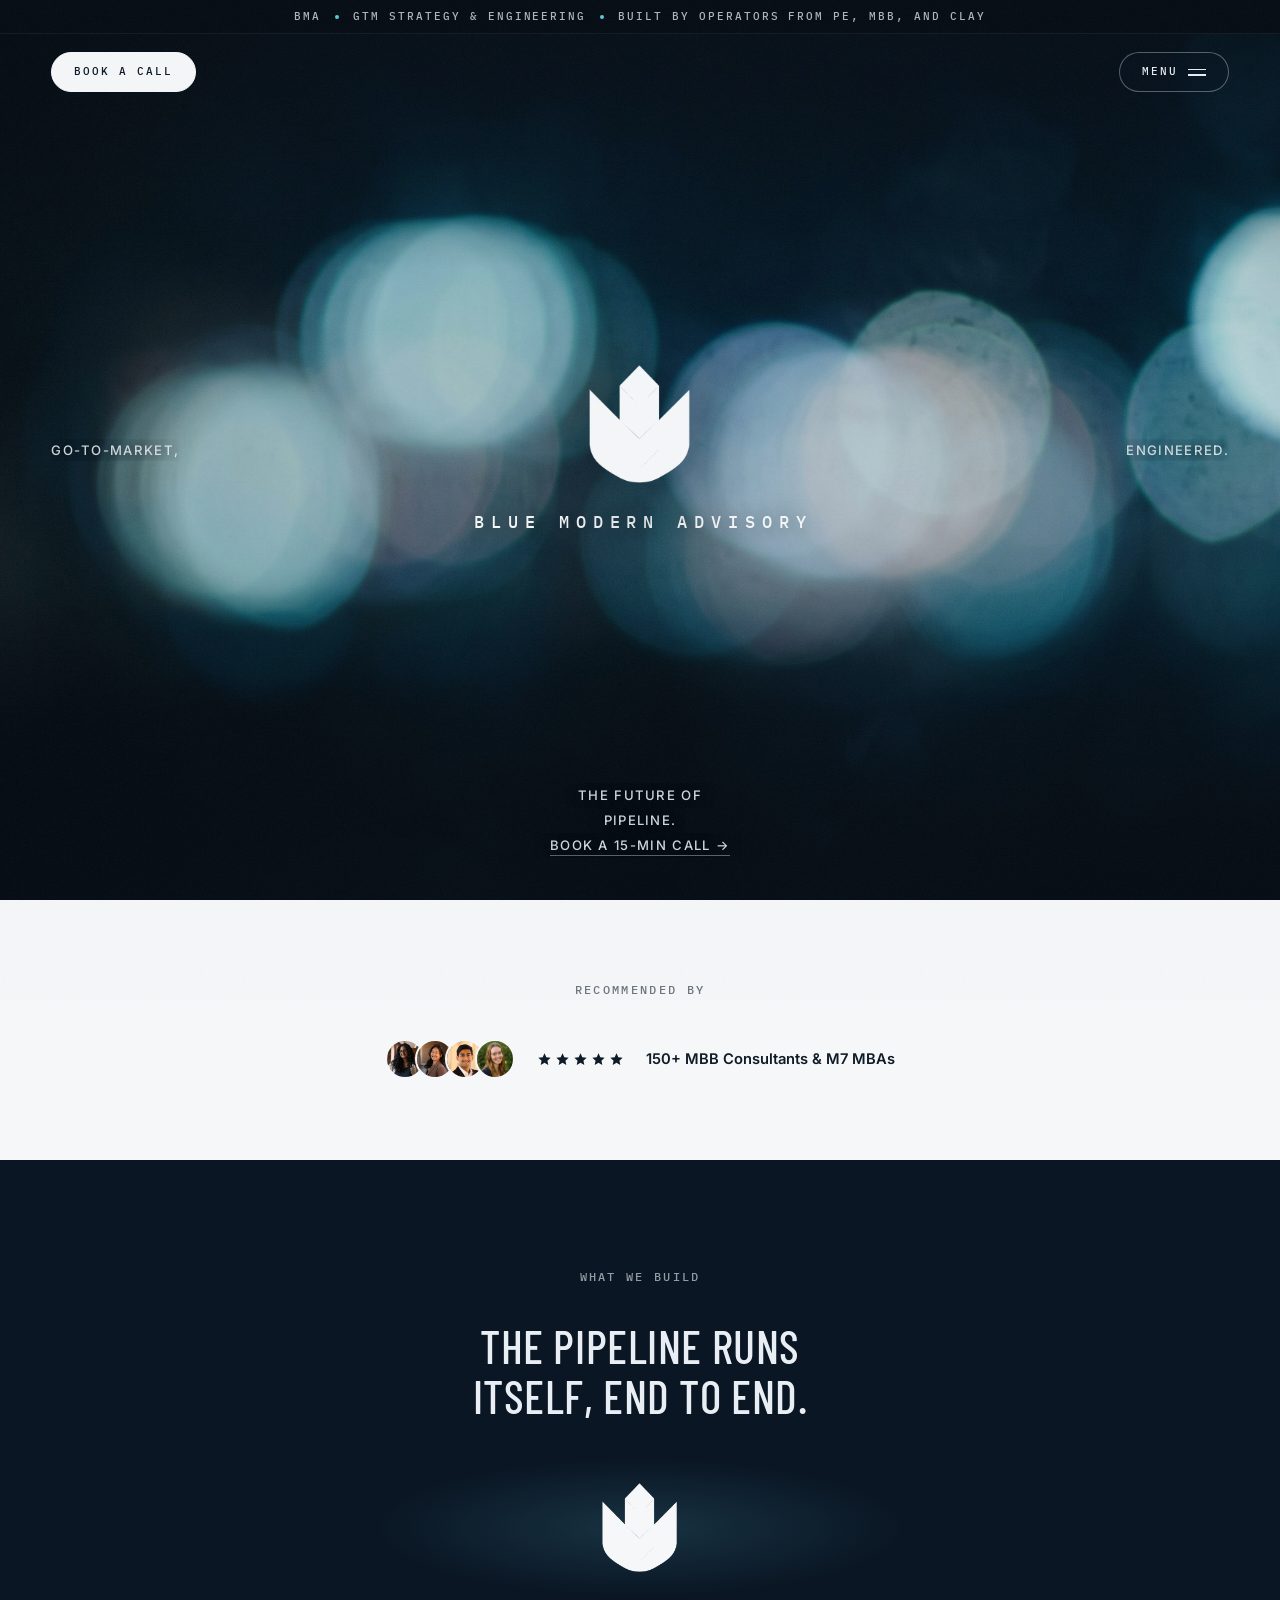
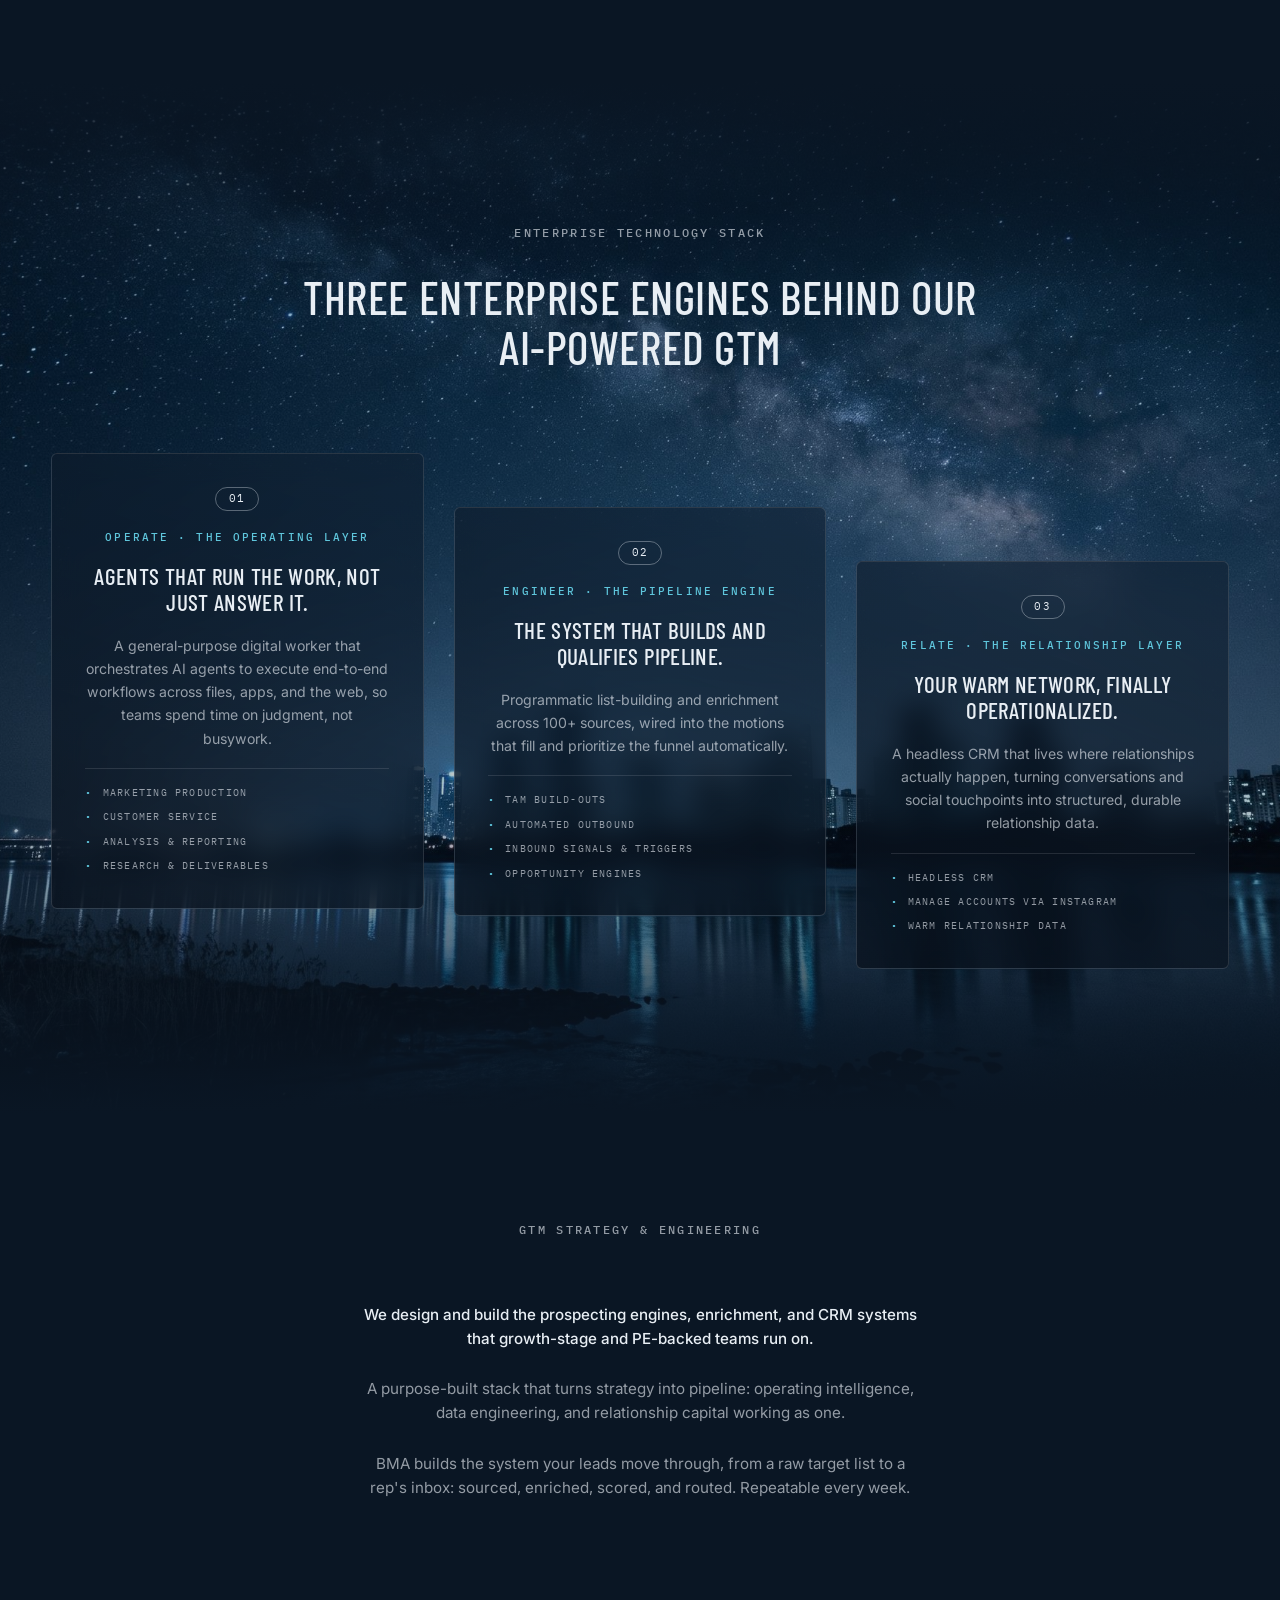
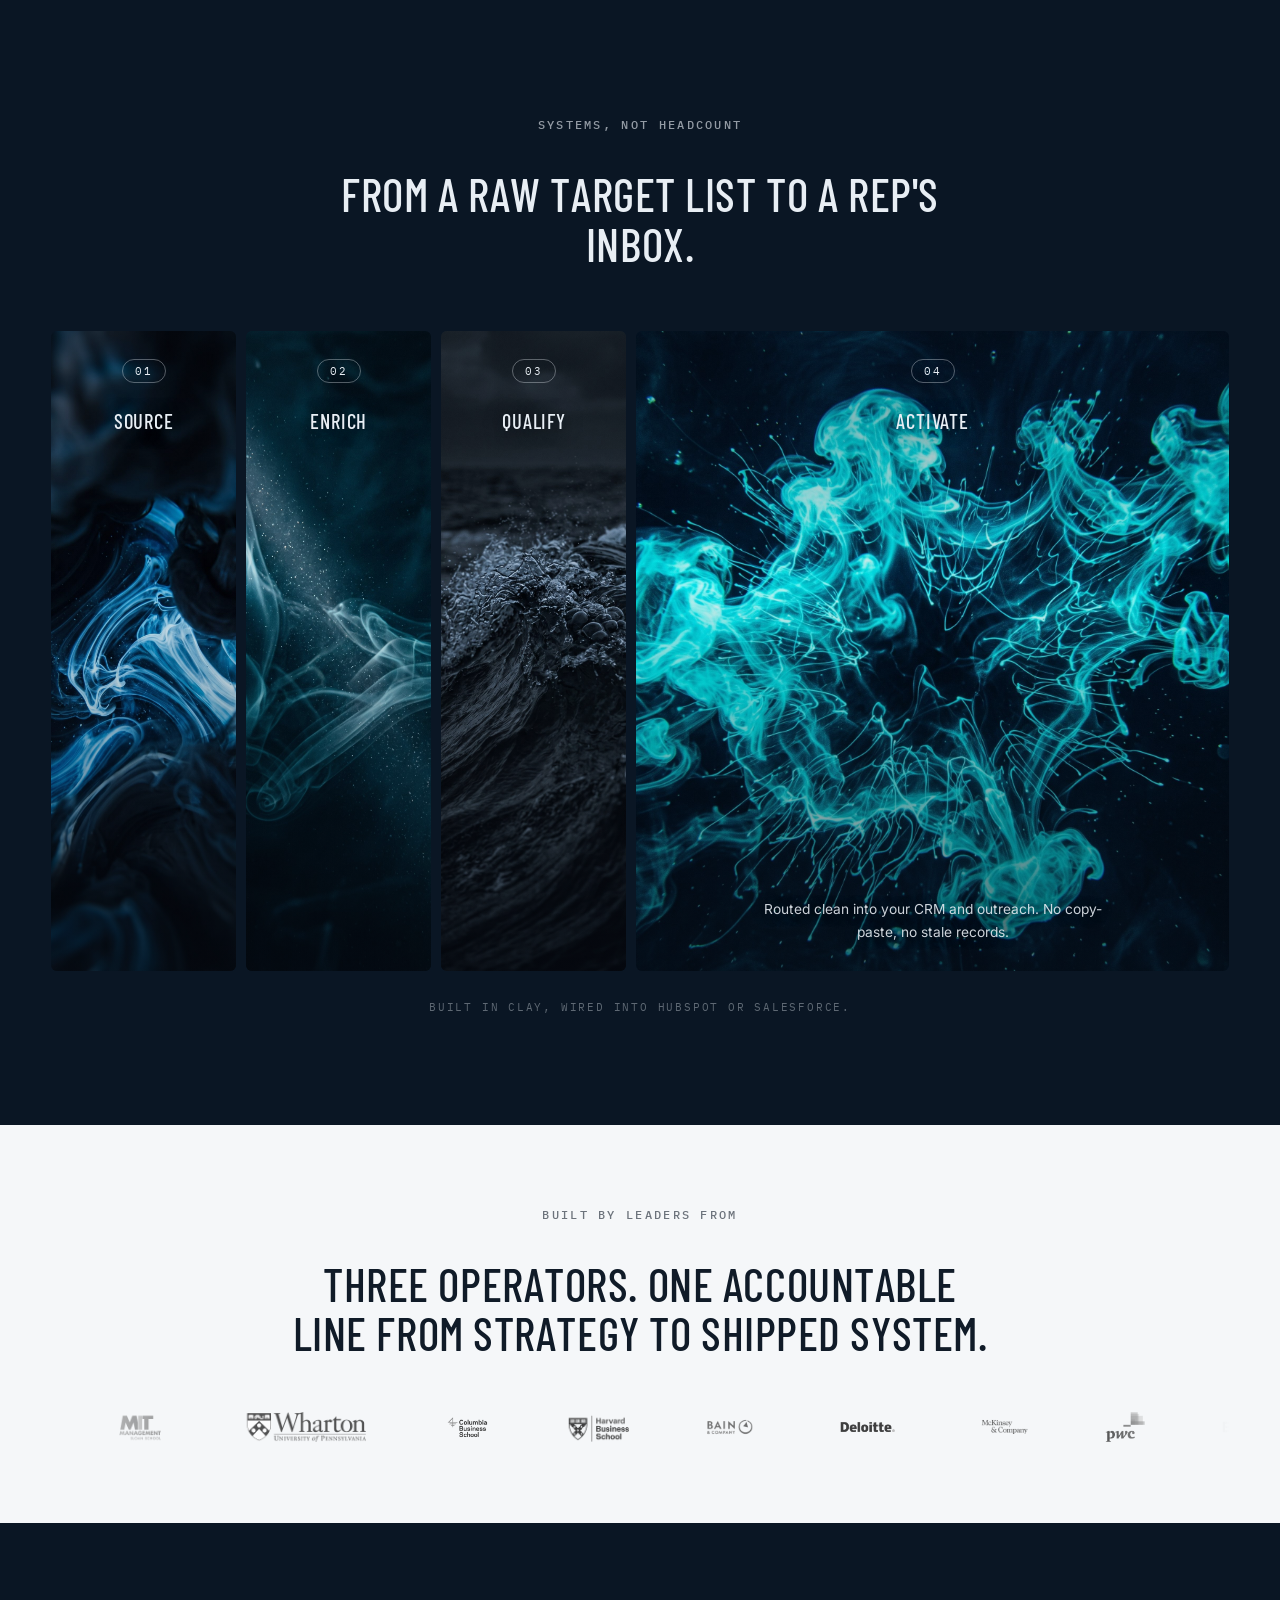
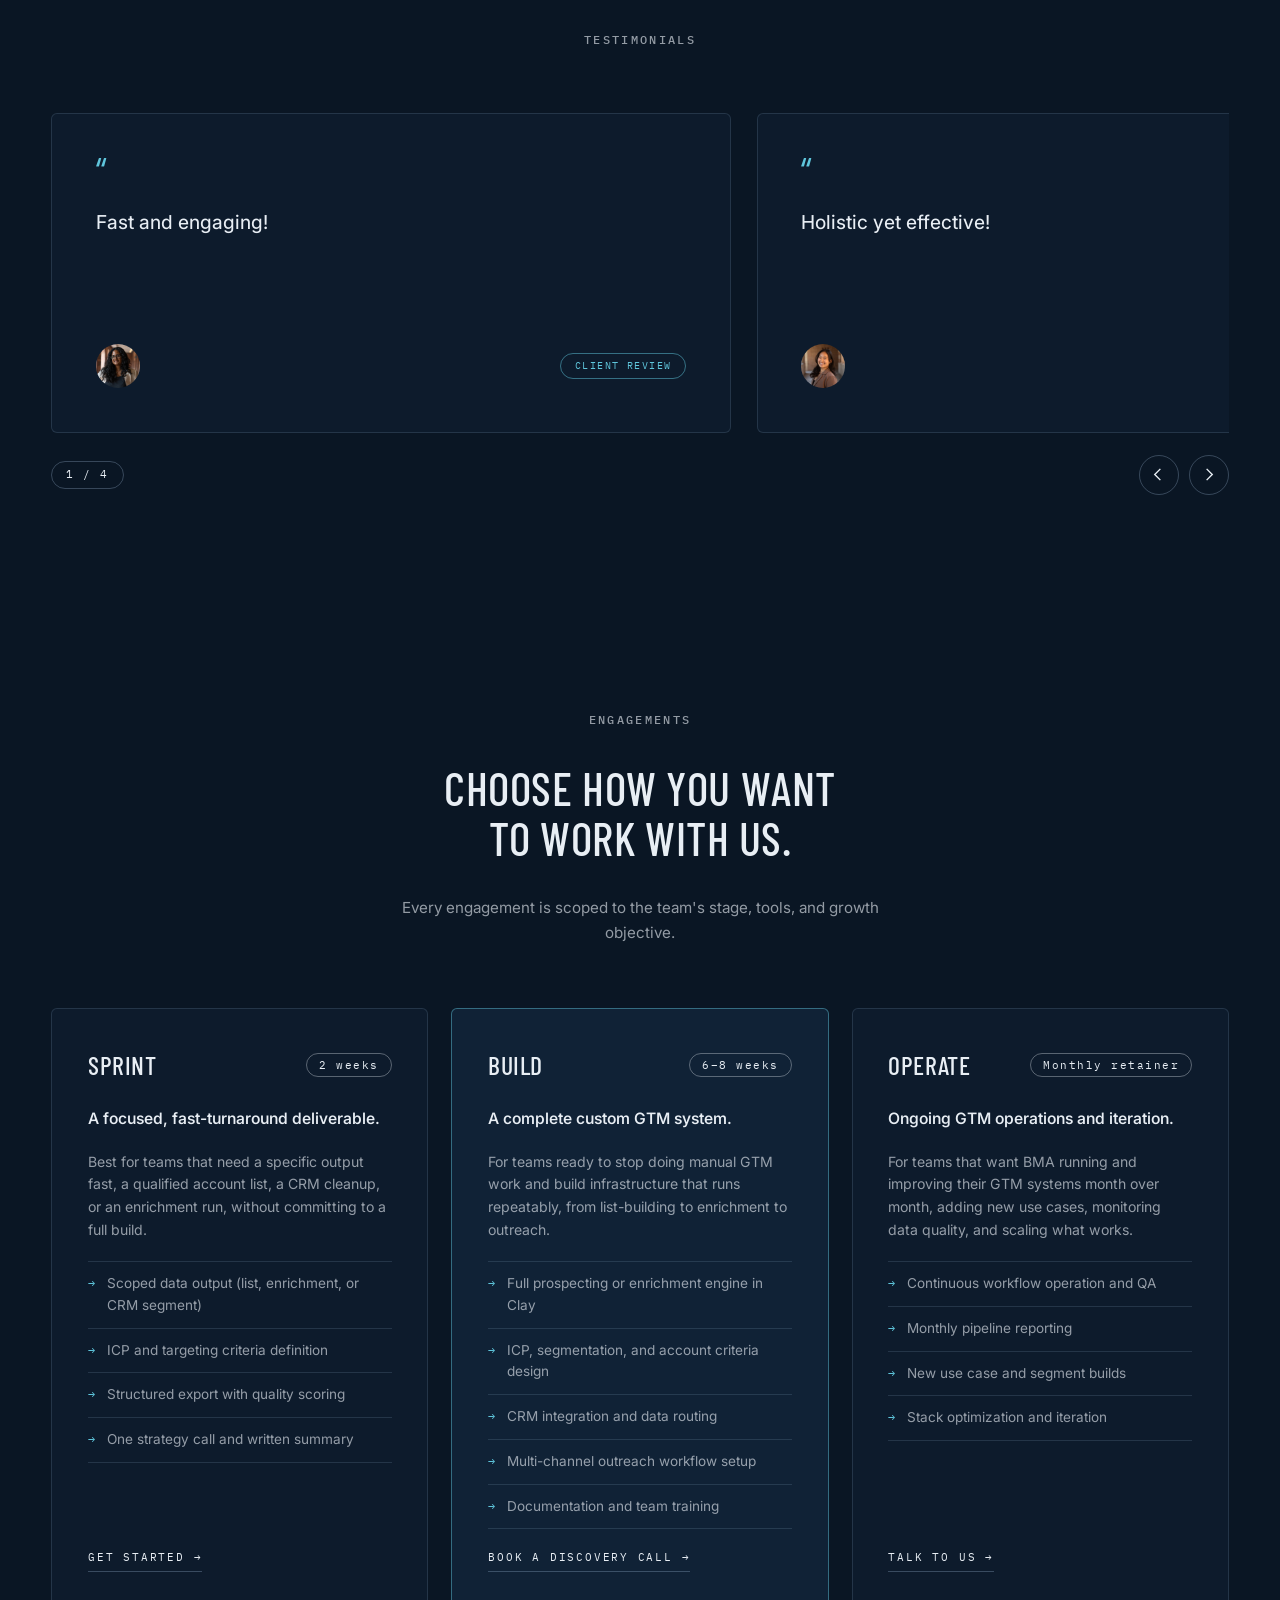
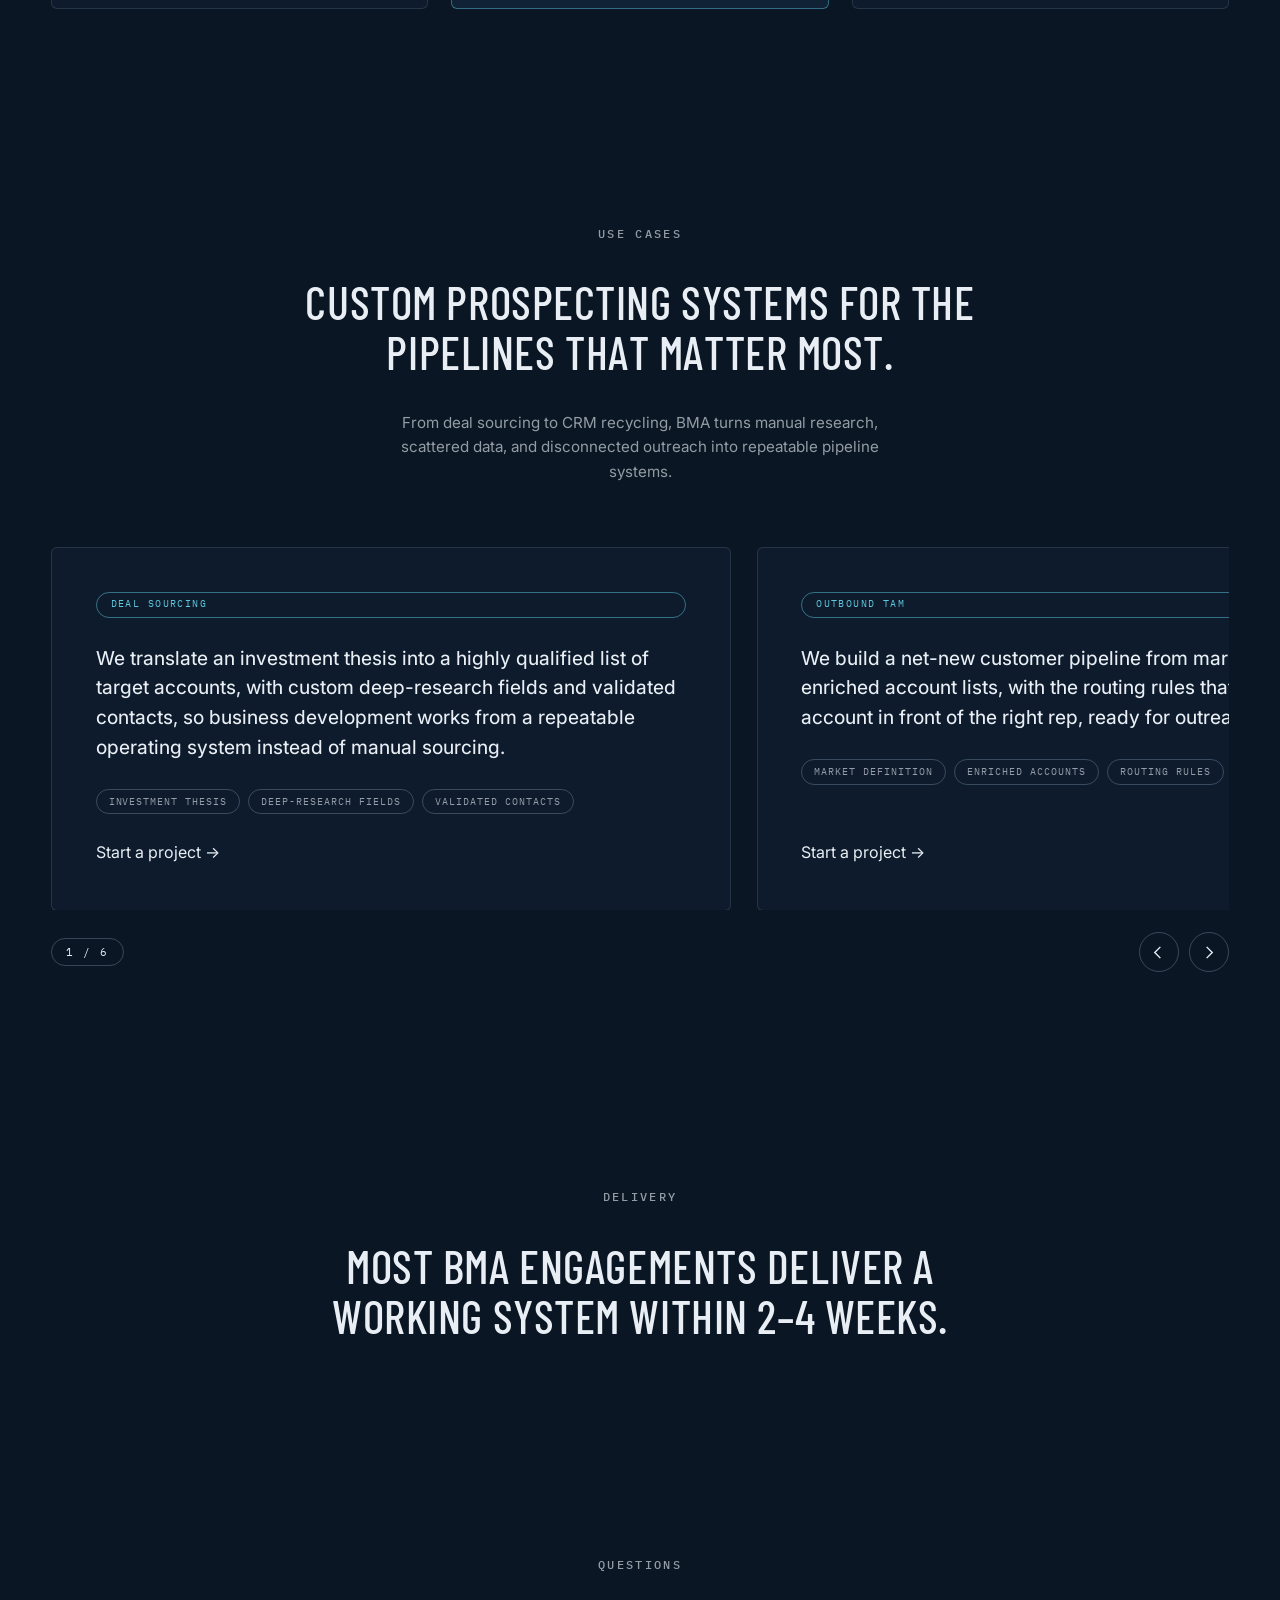
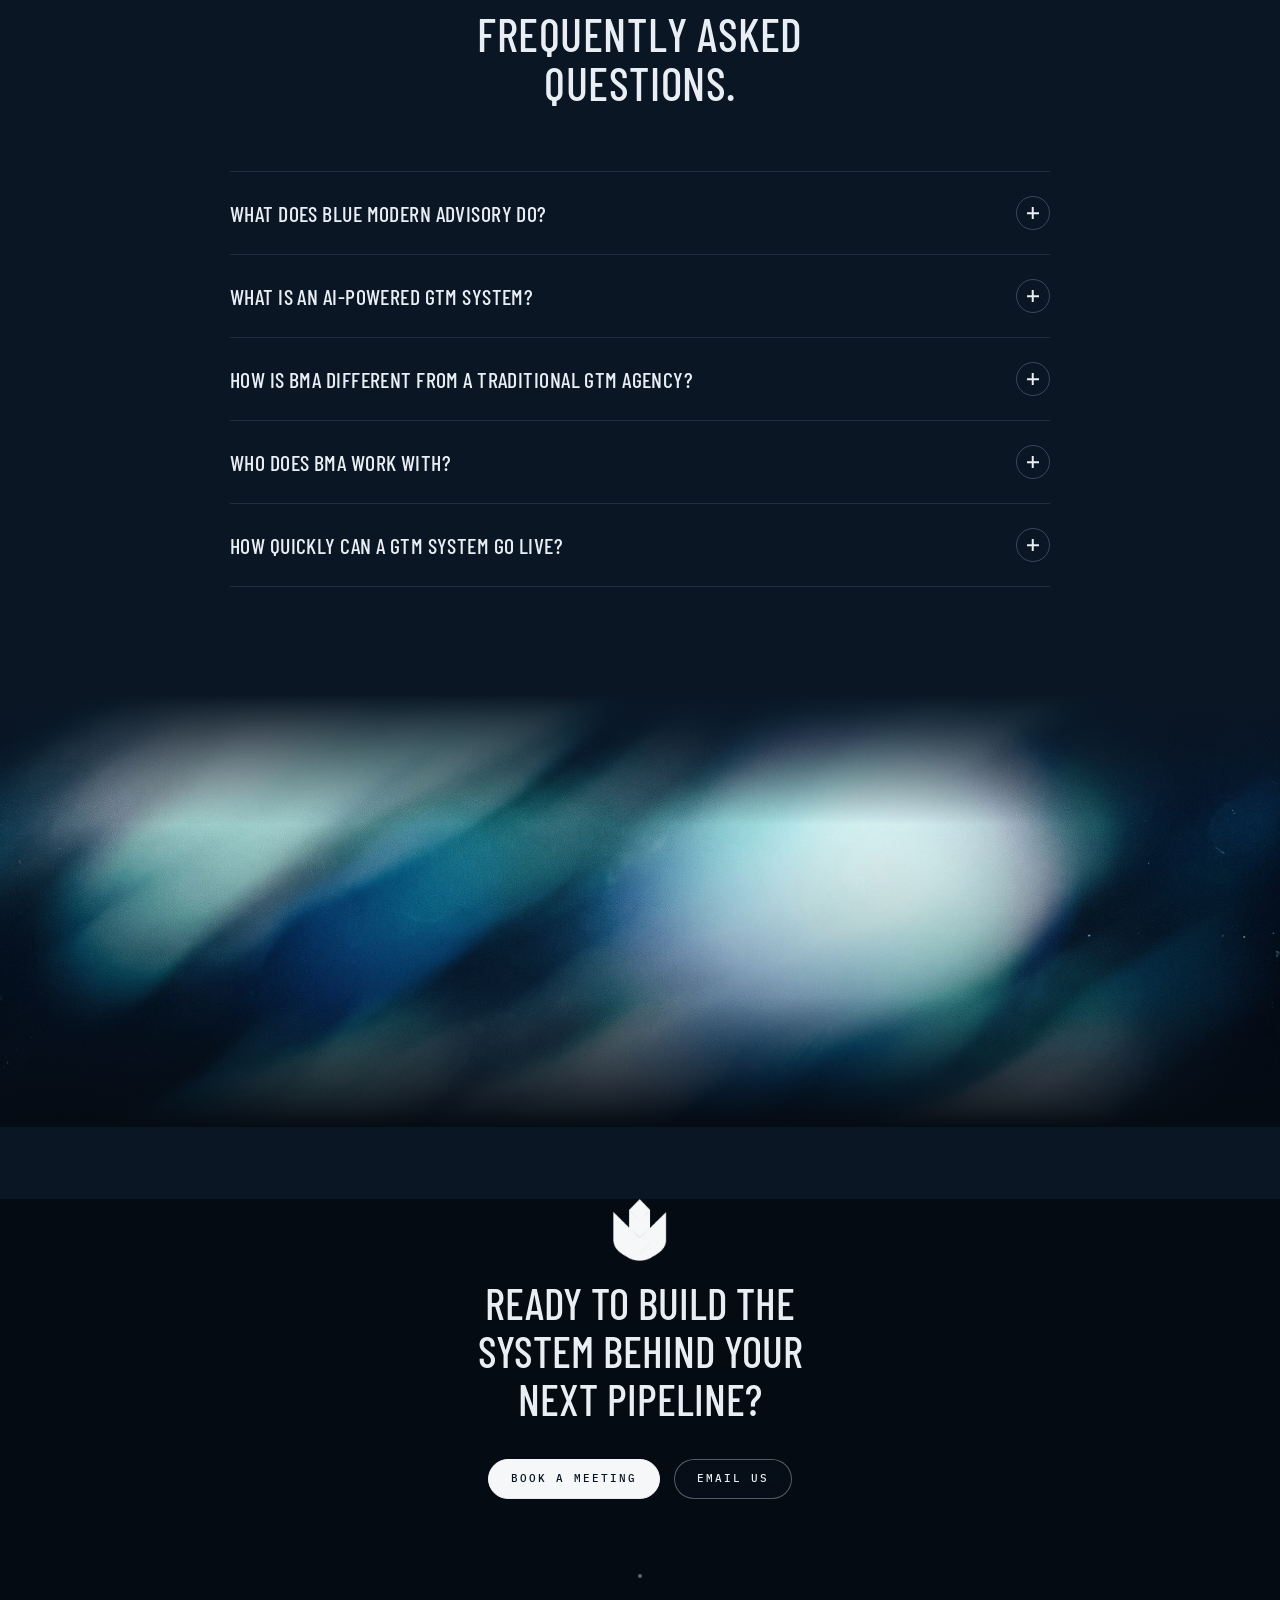
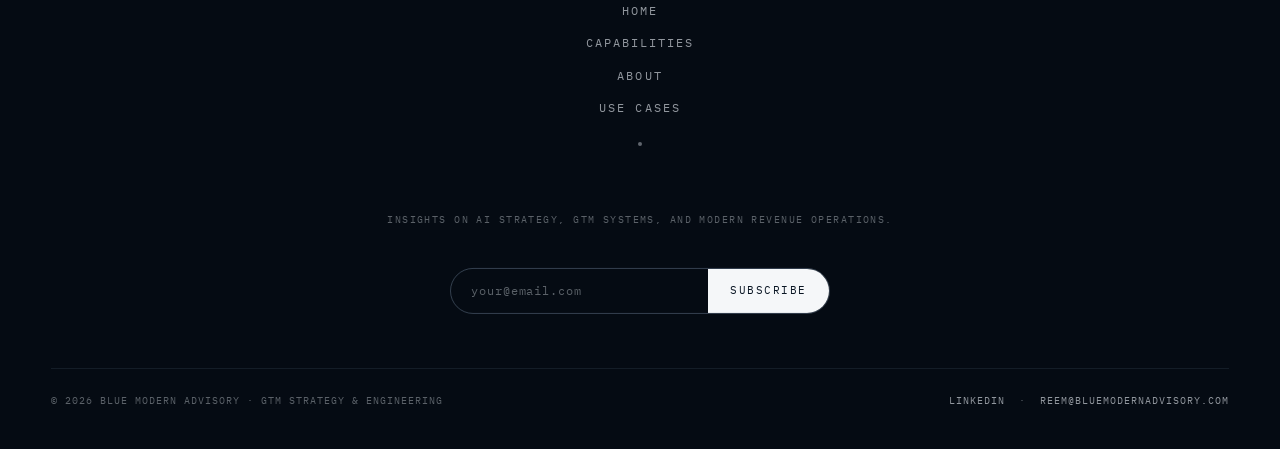
==== index.html @ 121d1ab6 "feat: ground-up ciridae-style rebuild of BMA site in navy/paper/cyan palette" ====
<!DOCTYPE html>
<html lang="en">
<head>
  <meta charset="UTF-8">
  <meta name="viewport" content="width=device-width, initial-scale=1.0">
  <title>Blue Modern Advisory | GTM Strategy &amp; Engineering</title>
  <meta name="description" content="Blue Modern Advisory is a GTM Strategy & Engineering firm. We design and build the prospecting engines, enrichment workflows, CRM automation, and pipeline reporting that growth-stage and PE-backed B2B teams run on.">
  <link rel="icon" href="assets/logo-color.png">
  <meta property="og:title" content="Blue Modern Advisory | GTM Strategy & Engineering">
  <meta property="og:description" content="Blue Modern Advisory is a GTM Strategy & Engineering firm. We design and build the prospecting engines, enrichment workflows, CRM automation, and pipeline reporting that growth-stage and PE-backed B2B teams run on.">
  <meta property="og:url" content="https://bluemodernadvisory.com">
  <link rel="preconnect" href="https://fonts.googleapis.com">
  <link rel="preconnect" href="https://fonts.gstatic.com" crossorigin>
  <link href="https://fonts.googleapis.com/css2?family=Barlow+Condensed:wght@400;500&family=IBM+Plex+Mono:wght@400;500&family=Inter:wght@400;500;600&display=swap" rel="stylesheet">
  <link rel="stylesheet" href="css/main.css">
</head>
<body class="is-booting">

  <div class="grain" aria-hidden="true"></div>
  <div class="transition-veil" aria-hidden="true"></div>

  <!-- ticker -->
  <div class="ticker" role="note">
    <span>BMA</span>
    <span class="dot" aria-hidden="true"></span>
    <span>GTM Strategy &amp; Engineering</span>
    <span class="dot sm-hide" aria-hidden="true"></span>
    <span class="sm-hide">Built by operators from PE, MBB, and Clay</span>
  </div>

  <!-- nav -->
  <nav class="nav" aria-label="Primary">
    <a class="pill pill--solid" data-hover-scramble href="https://calendly.com/bluemodernadvisory/30min" target="_blank" rel="noopener">Book a Call</a>
    <button class="pill" data-menu-toggle aria-expanded="false" aria-controls="menu">
      <span class="menu-label">Menu</span>
      <span class="burger-lines" aria-hidden="true"><span></span><span></span></span>
    </button>
  </nav>

  <!-- menu overlay -->
  <div class="menu" id="menu">
    <a class="menu-link" href="index.html"><span class="idx">01</span>Home</a>
    <a class="menu-link" href="capabilities.html"><span class="idx">02</span>Capabilities</a>
    <a class="menu-link" href="about.html"><span class="idx">03</span>About</a>
    <a class="menu-link" href="index.html#use-cases"><span class="idx">04</span>Use Cases</a>
    <a class="pill pill--solid menu-cta" href="https://calendly.com/bluemodernadvisory/30min" target="_blank" rel="noopener">Book a Call</a>
  </div>

  <main>

    <!-- hero (doubles as boot loader) -->
    <header class="hero" id="home">
      <div class="hero-bg" aria-hidden="true">
        <img src="assets/img/hero-bokeh.jpg" alt="">
      </div>

      <div class="hero-center">
        <img src="assets/logo-white.png" alt="Blue Modern Advisory logo">
        <p class="wordmark">Blue Modern Advisory</p>
      </div>

      <p class="hero-edge hero-edge--l">Go-to-market,</p>
      <p class="hero-edge hero-edge--r">Engineered.</p>

      <div class="hero-foot">
        The future of<br>
        pipeline.<br>
        <a href="https://calendly.com/bluemodernadvisory/30min" target="_blank" rel="noopener">Book a 15-min call &rarr;</a>
      </div>
    </header>

    <!-- proof band (paper) -->
    <section class="band on-paper">
      <span class="section-label" data-fade>Recommended by</span>
      <div class="proof-row" data-fade="0.1">
        <div class="avatars" aria-hidden="true">
          <img src="assets/logos/review1.jpg" alt="">
          <img src="assets/logos/review2.jpg" alt="">
          <img src="assets/logos/review3.jpg" alt="">
          <img src="assets/logos/review4.jpg" alt="">
        </div>
        <span class="stars" aria-label="Five stars">
          <svg viewBox="0 0 24 24"><path d="M12 2l2.9 6.3 6.9.8-5.1 4.7 1.4 6.8L12 17.2 5.9 20.6l1.4-6.8L2.2 9.1l6.9-.8z"/></svg>
          <svg viewBox="0 0 24 24"><path d="M12 2l2.9 6.3 6.9.8-5.1 4.7 1.4 6.8L12 17.2 5.9 20.6l1.4-6.8L2.2 9.1l6.9-.8z"/></svg>
          <svg viewBox="0 0 24 24"><path d="M12 2l2.9 6.3 6.9.8-5.1 4.7 1.4 6.8L12 17.2 5.9 20.6l1.4-6.8L2.2 9.1l6.9-.8z"/></svg>
          <svg viewBox="0 0 24 24"><path d="M12 2l2.9 6.3 6.9.8-5.1 4.7 1.4 6.8L12 17.2 5.9 20.6l1.4-6.8L2.2 9.1l6.9-.8z"/></svg>
          <svg viewBox="0 0 24 24"><path d="M12 2l2.9 6.3 6.9.8-5.1 4.7 1.4 6.8L12 17.2 5.9 20.6l1.4-6.8L2.2 9.1l6.9-.8z"/></svg>
        </span>
        <p class="proof-line"><strong>150+ MBB Consultants &amp; M7 MBAs</strong></p>
      </div>
    </section>

    <!-- statement -->
    <section class="section statement-scene">
      <span class="section-label" data-fade>What We Build</span>
      <h2 class="statement" style="margin-top: 34px;" data-reveal>The pipeline runs itself, end to end.</h2>
      <div class="constellation">
        <img src="assets/logo-white.png" alt="" data-fade="0.2">
      </div>
    </section>

    <!-- enterprise engines over night skyline -->
    <section class="sky" id="engines">
      <div class="sky-bg" aria-hidden="true">
        <img src="assets/img/night-skyline.jpg" alt="" data-parallax="8">
      </div>
      <div class="sky-head">
        <span class="section-label" data-fade>Enterprise Technology Stack</span>
        <h2 class="statement statement--wide" data-reveal>Three enterprise engines behind our AI-powered GTM</h2>
      </div>
      <div class="sky-cards" data-fade-group>
        <article class="sky-card">
          <span class="chip">01</span>
          <p class="engine">Operate &middot; The Operating Layer</p>
          <h3>Agents that run the work, not just answer it.</h3>
          <p>A general-purpose digital worker that orchestrates AI agents to execute end-to-end workflows across files, apps, and the web, so teams spend time on judgment, not busywork.</p>
          <ul class="uses">
            <li>Marketing production</li>
            <li>Customer service</li>
            <li>Analysis &amp; reporting</li>
            <li>Research &amp; deliverables</li>
          </ul>
        </article>
        <article class="sky-card">
          <span class="chip">02</span>
          <p class="engine">Engineer &middot; The Pipeline Engine</p>
          <h3>The system that builds and qualifies pipeline.</h3>
          <p>Programmatic list-building and enrichment across 100+ sources, wired into the motions that fill and prioritize the funnel automatically.</p>
          <ul class="uses">
            <li>TAM build-outs</li>
            <li>Automated outbound</li>
            <li>Inbound signals &amp; triggers</li>
            <li>Opportunity engines</li>
          </ul>
        </article>
        <article class="sky-card">
          <span class="chip">03</span>
          <p class="engine">Relate &middot; The Relationship Layer</p>
          <h3>Your warm network, finally operationalized.</h3>
          <p>A headless CRM that lives where relationships actually happen, turning conversations and social touchpoints into structured, durable relationship data.</p>
          <ul class="uses">
            <li>Headless CRM</li>
            <li>Manage accounts via Instagram</li>
            <li>Warm relationship data</li>
          </ul>
        </article>
      </div>
    </section>

    <!-- manifesto -->
    <section class="section manifesto">
      <span class="section-label" data-fade>GTM Strategy &amp; Engineering</span>
      <div class="manifesto-body">
        <p class="lead" data-scramble-reveal>We design and build the prospecting engines, enrichment, and CRM systems that growth-stage and PE-backed teams run on.</p>
        <p data-scramble-reveal>A purpose-built stack that turns strategy into pipeline: operating intelligence, data engineering, and relationship capital working as one.</p>
        <p data-scramble-reveal>BMA builds the system your leads move through, from a raw target list to a rep's inbox: sourced, enriched, scored, and routed. Repeatable every week.</p>
      </div>
    </section>

    <!-- what we build accordion -->
    <section class="section" id="what-we-build">
      <div class="section-head">
        <span class="section-label" data-fade>Systems, not headcount</span>
        <h2 class="statement statement--wide" data-reveal>From a raw target list to a rep's inbox.</h2>
      </div>
      <div class="acc" data-fade>
        <div class="acc-panel">
          <img src="assets/img/texture-01.jpg" alt="">
          <div class="acc-inner">
            <span class="chip">01</span>
            <h3>Source</h3>
            <p class="acc-body">Target accounts pulled from your ICP, not bought off a list vendor.</p>
          </div>
        </div>
        <div class="acc-panel">
          <img src="assets/img/texture-02.jpg" alt="">
          <div class="acc-inner">
            <span class="chip">02</span>
            <h3>Enrich</h3>
            <p class="acc-body">Every contact verified and filled in: email, title, firmographics, and tech stack, scored for fit.</p>
          </div>
        </div>
        <div class="acc-panel">
          <img src="assets/img/texture-03.jpg" alt="">
          <div class="acc-inner">
            <span class="chip">03</span>
            <h3>Qualify</h3>
            <p class="acc-body">Buying signals, warm intro paths, and timing surfaced so reps work the accounts most likely to close.</p>
          </div>
        </div>
        <div class="acc-panel">
          <img src="assets/img/texture-04.jpg" alt="">
          <div class="acc-inner">
            <span class="chip">04</span>
            <h3>Activate</h3>
            <p class="acc-body">Routed clean into your CRM and outreach. No copy-paste, no stale records.</p>
          </div>
        </div>
      </div>
      <p class="acc-foot" data-fade>Built in Clay, wired into HubSpot or Salesforce.</p>
    </section>

    <!-- leaders band (paper) -->
    <section class="band on-paper">
      <span class="section-label" data-fade>Built by leaders from</span>
      <h2 class="statement statement--wide" style="margin-top: 34px;" data-reveal>Three operators. One accountable line from strategy to shipped system.</h2>
      <div class="marquee" data-fade>
        <div class="marquee-track">
          <a href="https://www.mckinsey.com" target="_blank" rel="noopener"><img src="assets/logos/mckinsey.jpg" alt="McKinsey & Company"></a>
          <a href="https://www.pwc.com" target="_blank" rel="noopener"><img src="assets/logos/pwc.jpg" alt="PwC"></a>
          <a href="https://www.bcg.com" target="_blank" rel="noopener"><img src="assets/logos/bcg.jpg" alt="BCG"></a>
          <a href="https://www.stanford.edu" target="_blank" rel="noopener"><img src="assets/logos/standford.jpg" alt="Stanford"></a>
          <a href="https://www.mit.edu" target="_blank" rel="noopener"><img src="assets/logos/mit.jpg" alt="MIT"></a>
          <a href="https://www.wharton.upenn.edu" target="_blank" rel="noopener"><img src="assets/logos/wharton.jpg" alt="Wharton"></a>
          <a href="https://www.columbia.edu" target="_blank" rel="noopener"><img src="assets/logos/columbia.jpg" alt="Columbia"></a>
          <a href="https://www.harvard.edu" target="_blank" rel="noopener"><img src="assets/logos/harvard.jpg" alt="Harvard"></a>
          <a href="https://www.bain.com" target="_blank" rel="noopener"><img src="assets/logos/bain.jpg" alt="Bain & Company"></a>
          <a href="https://www2.deloitte.com" target="_blank" rel="noopener"><img src="assets/logos/deloitte.jpg" alt="Deloitte"></a>
          <a href="https://www.mckinsey.com" target="_blank" rel="noopener" tabindex="-1" aria-hidden="true"><img src="assets/logos/mckinsey.jpg" alt=""></a>
          <a href="https://www.pwc.com" target="_blank" rel="noopener" tabindex="-1" aria-hidden="true"><img src="assets/logos/pwc.jpg" alt=""></a>
          <a href="https://www.bcg.com" target="_blank" rel="noopener" tabindex="-1" aria-hidden="true"><img src="assets/logos/bcg.jpg" alt=""></a>
          <a href="https://www.stanford.edu" target="_blank" rel="noopener" tabindex="-1" aria-hidden="true"><img src="assets/logos/standford.jpg" alt=""></a>
          <a href="https://www.mit.edu" target="_blank" rel="noopener" tabindex="-1" aria-hidden="true"><img src="assets/logos/mit.jpg" alt=""></a>
          <a href="https://www.wharton.upenn.edu" target="_blank" rel="noopener" tabindex="-1" aria-hidden="true"><img src="assets/logos/wharton.jpg" alt=""></a>
          <a href="https://www.columbia.edu" target="_blank" rel="noopener" tabindex="-1" aria-hidden="true"><img src="assets/logos/columbia.jpg" alt=""></a>
          <a href="https://www.harvard.edu" target="_blank" rel="noopener" tabindex="-1" aria-hidden="true"><img src="assets/logos/harvard.jpg" alt=""></a>
          <a href="https://www.bain.com" target="_blank" rel="noopener" tabindex="-1" aria-hidden="true"><img src="assets/logos/bain.jpg" alt=""></a>
          <a href="https://www2.deloitte.com" target="_blank" rel="noopener" tabindex="-1" aria-hidden="true"><img src="assets/logos/deloitte.jpg" alt=""></a>
        </div>
      </div>
    </section>

    <!-- testimonials -->
    <section class="section">
      <div class="section-head">
        <span class="section-label" data-fade>Testimonials</span>
      </div>
      <div class="slider" data-fade>
        <div class="slider-viewport">
          <div class="slider-track">
            <article class="slide">
              <span class="quote-mark" aria-hidden="true">&ldquo;</span>
              <blockquote>Fast and engaging!</blockquote>
              <div class="slide-meta">
                <img src="assets/logos/review1.jpg" alt="Reviewer">
                <span class="name-chip">Client review</span>
              </div>
            </article>
            <article class="slide">
              <span class="quote-mark" aria-hidden="true">&ldquo;</span>
              <blockquote>Holistic yet effective!</blockquote>
              <div class="slide-meta">
                <img src="assets/logos/review2.jpg" alt="Reviewer">
                <span class="name-chip">Client review</span>
              </div>
            </article>
            <article class="slide">
              <span class="quote-mark" aria-hidden="true">&ldquo;</span>
              <blockquote>Worth every penny</blockquote>
              <div class="slide-meta">
                <img src="assets/logos/review3.jpg" alt="Reviewer">
                <span class="name-chip">Client review</span>
              </div>
            </article>
            <article class="slide">
              <span class="quote-mark" aria-hidden="true">&ldquo;</span>
              <blockquote>Clear yet creative</blockquote>
              <div class="slide-meta">
                <img src="assets/logos/review4.jpg" alt="Reviewer">
                <span class="name-chip">Client review</span>
              </div>
            </article>
          </div>
        </div>
        <div class="slider-nav">
          <span class="slider-count" data-slider-current>1 / 4</span>
          <div class="slider-arrows">
            <button class="arrow-btn" data-slider-prev aria-label="Previous testimonial">
              <svg viewBox="0 0 16 16" fill="none" stroke="currentColor" stroke-width="1.5"><path d="M10 2L4 8l6 6"/></svg>
            </button>
            <button class="arrow-btn" data-slider-next aria-label="Next testimonial">
              <svg viewBox="0 0 16 16" fill="none" stroke="currentColor" stroke-width="1.5"><path d="M6 2l6 6-6 6"/></svg>
            </button>
          </div>
        </div>
      </div>
    </section>

    <!-- engagements -->
    <section class="section" id="pricing">
      <div class="section-head">
        <span class="section-label" data-fade>Engagements</span>
        <h2 class="statement" data-reveal>Choose how you want to work with us.</h2>
        <p style="text-align:center; max-width: 480px; margin: 0 auto; color: var(--text-dim); font-size: 0.95rem;" data-fade>Every engagement is scoped to the team's stage, tools, and growth objective.</p>
      </div>
      <div class="tiers" data-fade-group>
        <article class="tier">
          <div class="tier-top">
            <h3>Sprint</h3>
            <span class="chip">2 weeks</span>
          </div>
          <p class="headline">A focused, fast-turnaround deliverable.</p>
          <p class="desc">Best for teams that need a specific output fast, a qualified account list, a CRM cleanup, or an enrichment run, without committing to a full build.</p>
          <ul>
            <li>Scoped data output (list, enrichment, or CRM segment)</li>
            <li>ICP and targeting criteria definition</li>
            <li>Structured export with quality scoring</li>
            <li>One strategy call and written summary</li>
          </ul>
          <a class="tier-cta" data-hover-scramble href="https://calendly.com/bluemodernadvisory/30min" target="_blank" rel="noopener">Get started &rarr;</a>
        </article>
        <article class="tier tier--featured">
          <div class="tier-top">
            <h3>Build</h3>
            <span class="chip">6&ndash;8 weeks</span>
          </div>
          <p class="headline">A complete custom GTM system.</p>
          <p class="desc">For teams ready to stop doing manual GTM work and build infrastructure that runs repeatably, from list-building to enrichment to outreach.</p>
          <ul>
            <li>Full prospecting or enrichment engine in Clay</li>
            <li>ICP, segmentation, and account criteria design</li>
            <li>CRM integration and data routing</li>
            <li>Multi-channel outreach workflow setup</li>
            <li>Documentation and team training</li>
          </ul>
          <a class="tier-cta" data-hover-scramble href="https://calendly.com/bluemodernadvisory/30min" target="_blank" rel="noopener">Book a discovery call &rarr;</a>
        </article>
        <article class="tier">
          <div class="tier-top">
            <h3>Operate</h3>
            <span class="chip">Monthly retainer</span>
          </div>
          <p class="headline">Ongoing GTM operations and iteration.</p>
          <p class="desc">For teams that want BMA running and improving their GTM systems month over month, adding new use cases, monitoring data quality, and scaling what works.</p>
          <ul>
            <li>Continuous workflow operation and QA</li>
            <li>Monthly pipeline reporting</li>
            <li>New use case and segment builds</li>
            <li>Stack optimization and iteration</li>
          </ul>
          <a class="tier-cta" data-hover-scramble href="https://calendly.com/bluemodernadvisory/30min" target="_blank" rel="noopener">Talk to us &rarr;</a>
        </article>
      </div>
    </section>

    <!-- use cases -->
    <section class="section" id="use-cases">
      <div class="section-head">
        <span class="section-label" data-fade>Use Cases</span>
        <h2 class="statement statement--wide" data-reveal>Custom prospecting systems for the pipelines that matter most.</h2>
        <p style="text-align:center; max-width: 540px; margin: 0 auto; color: var(--text-dim); font-size: 0.95rem;" data-fade>From deal sourcing to CRM recycling, BMA turns manual research, scattered data, and disconnected outreach into repeatable pipeline systems.</p>
      </div>
      <div class="slider" data-fade>
        <div class="slider-viewport">
          <div class="slider-track">
            <article class="slide">
              <span class="name-chip">Deal Sourcing</span>
              <blockquote>We translate an investment thesis into a highly qualified list of target accounts, with custom deep-research fields and validated contacts, so business development works from a repeatable operating system instead of manual sourcing.</blockquote>
              <div class="tags">
                <span>Investment thesis</span><span>Deep-research fields</span><span>Validated contacts</span>
              </div>
              <div class="slide-meta">
                <a class="tier-cta" data-hover-scramble href="https://calendly.com/bluemodernadvisory/30min" target="_blank" rel="noopener">Start a project &rarr;</a>
              </div>
            </article>
            <article class="slide">
              <span class="name-chip">Outbound TAM</span>
              <blockquote>We build a net-new customer pipeline from market definition to enriched account lists, with the routing rules that put every account in front of the right rep, ready for outreach.</blockquote>
              <div class="tags">
                <span>Market definition</span><span>Enriched accounts</span><span>Routing rules</span>
              </div>
              <div class="slide-meta">
                <a class="tier-cta" data-hover-scramble href="https://calendly.com/bluemodernadvisory/30min" target="_blank" rel="noopener">Start a project &rarr;</a>
              </div>
            </article>
            <article class="slide">
              <span class="name-chip">Buying Signals</span>
              <blockquote>We wire buying signals, website activity, and third-party intent data into triggers, so outreach fires the moment an account is in-market, not weeks later.</blockquote>
              <div class="tags">
                <span>Buying signals</span><span>Intent data</span><span>Timely triggers</span>
              </div>
              <div class="slide-meta">
                <a class="tier-cta" data-hover-scramble href="https://calendly.com/bluemodernadvisory/30min" target="_blank" rel="noopener">Start a project &rarr;</a>
              </div>
            </article>
            <article class="slide">
              <span class="name-chip">CRM Recycling</span>
              <blockquote>We refresh stale records and turn dormant CRM data back into pipeline, re-verifying contacts, updating roles, and re-qualifying accounts that quietly went cold.</blockquote>
              <div class="tags">
                <span>Record refresh</span><span>Re-qualification</span><span>Pipeline recovery</span>
              </div>
              <div class="slide-meta">
                <a class="tier-cta" data-hover-scramble href="https://calendly.com/bluemodernadvisory/30min" target="_blank" rel="noopener">Start a project &rarr;</a>
              </div>
            </article>
            <article class="slide">
              <span class="name-chip">Warm Network</span>
              <blockquote>We map first- and second-degree relationships across the team to surface warm paths into target accounts, then route the intro to whoever holds the strongest connection.</blockquote>
              <div class="tags">
                <span>Relationship maps</span><span>Warm paths</span><span>Intro routing</span>
              </div>
              <div class="slide-meta">
                <a class="tier-cta" data-hover-scramble href="https://calendly.com/bluemodernadvisory/30min" target="_blank" rel="noopener">Start a project &rarr;</a>
              </div>
            </article>
            <article class="slide">
              <span class="name-chip">Enrichment</span>
              <blockquote>We fill the hard-to-find data gaps with structured enrichment and quality scoring, so every field that reaches your CRM is validated and ready to act on.</blockquote>
              <div class="tags">
                <span>Field enrichment</span><span>Quality scoring</span><span>Validated output</span>
              </div>
              <div class="slide-meta">
                <a class="tier-cta" data-hover-scramble href="https://calendly.com/bluemodernadvisory/30min" target="_blank" rel="noopener">Start a project &rarr;</a>
              </div>
            </article>
          </div>
        </div>
        <div class="slider-nav">
          <span class="slider-count" data-slider-current>1 / 6</span>
          <div class="slider-arrows">
            <button class="arrow-btn" data-slider-prev aria-label="Previous use case">
              <svg viewBox="0 0 16 16" fill="none" stroke="currentColor" stroke-width="1.5"><path d="M10 2L4 8l6 6"/></svg>
            </button>
            <button class="arrow-btn" data-slider-next aria-label="Next use case">
              <svg viewBox="0 0 16 16" fill="none" stroke="currentColor" stroke-width="1.5"><path d="M6 2l6 6-6 6"/></svg>
            </button>
          </div>
        </div>
      </div>
    </section>

    <!-- delivery statement -->
    <section class="section statement-scene">
      <span class="section-label" data-fade>Delivery</span>
      <h2 class="statement statement--wide" style="margin-top: 34px;" data-reveal>Most BMA engagements deliver a working system within 2&ndash;4 weeks.</h2>
    </section>

    <!-- FAQ -->
    <section class="section" id="faq">
      <div class="section-head">
        <span class="section-label" data-fade>Questions</span>
        <h2 class="statement" data-reveal>Frequently asked questions.</h2>
      </div>
      <div class="faq-wrap" data-fade>
        <div class="faq-item">
          <button class="faq-q" aria-expanded="false">What does Blue Modern Advisory do?<span class="faq-icon" aria-hidden="true"></span></button>
          <div class="faq-a"><p>Blue Modern Advisory is a GTM Strategy &amp; Engineering firm. We design and build AI-powered go-to-market systems for B2B growth teams, including AI outbound systems, enrichment workflows, account intelligence infrastructure, CRM automation, and pipeline operations. We sit at the intersection of GTM strategy and technical implementation so clients get a working system, not just a slide deck.</p></div>
        </div>
        <div class="faq-item">
          <button class="faq-q" aria-expanded="false">What is an AI-powered GTM system?<span class="faq-icon" aria-hidden="true"></span></button>
          <div class="faq-a"><p>An AI-powered GTM system is a connected set of workflows that automate the research, enrichment, outreach, routing, and reporting functions of a go-to-market motion. Instead of manual list-building and copy-paste prospecting, your team gets real-time account intelligence, AI-personalised outreach at scale, automated CRM updates, and pipeline reporting, all running continuously without constant human input. BMA designs and builds these systems from the ground up.</p></div>
        </div>
        <div class="faq-item">
          <button class="faq-q" aria-expanded="false">How is BMA different from a traditional GTM agency?<span class="faq-icon" aria-hidden="true"></span></button>
          <div class="faq-a"><p>Traditional GTM agencies deliver strategy decks, playbooks, or campaign management. BMA delivers working infrastructure. We design the system architecture, then build it: Clay enrichment workflows, CRM data pipelines, AI outbound sequences, signal monitoring, and automation logic. Our output is a live, measurable system your team owns and operates, not a document or a managed service.</p></div>
        </div>
        <div class="faq-item">
          <button class="faq-q" aria-expanded="false">Who does BMA work with?<span class="faq-icon" aria-hidden="true"></span></button>
          <div class="faq-a"><p>BMA works with B2B founder-led sales teams, revenue operations leaders, growth-stage companies, and PE-backed businesses that want to replace manual GTM work with AI-powered systems. Most clients are between seed and Series C, running outbound, inbound, or expansion motions and ready to build scalable infrastructure.</p></div>
        </div>
        <div class="faq-item">
          <button class="faq-q" aria-expanded="false">How quickly can a GTM system go live?<span class="faq-icon" aria-hidden="true"></span></button>
          <div class="faq-a"><p>Most BMA engagements deliver a working system within 2&ndash;4 weeks. We prioritise the highest-impact workflow first, typically a prospecting or enrichment engine, so clients see real output fast. From there, we iterate and expand based on pipeline performance.</p></div>
        </div>
      </div>
    </section>

    <!-- footer -->
    <div class="footer-leak" aria-hidden="true">
      <img src="assets/img/footer-leak.jpg" alt="">
    </div>
    <footer class="footer">
      <div class="footer-mark">
        <img src="assets/logo-white.png" alt="Blue Modern Advisory logo">
        <h2 class="footer-title">Ready to build the system behind your next pipeline?</h2>
      </div>
      <div class="footer-ctas">
        <a class="pill pill--solid" data-hover-scramble href="https://calendly.com/bluemodernadvisory/30min" target="_blank" rel="noopener">Book a Meeting</a>
        <a class="pill" data-hover-scramble href="mailto:reem@bluemodernadvisory.com">Email Us</a>
      </div>
      <nav class="footer-links" aria-label="Footer">
        <a href="index.html" data-hover-scramble>Home</a>
        <a href="capabilities.html" data-hover-scramble>Capabilities</a>
        <a href="about.html" data-hover-scramble>About</a>
        <a href="index.html#use-cases" data-hover-scramble>Use Cases</a>
      </nav>
      <p class="newsletter-note">Insights on AI strategy, GTM systems, and modern revenue operations.</p>
      <form class="newsletter" onsubmit="return false;">
        <input type="email" placeholder="your@email.com" aria-label="Email address" required>
        <button type="submit">Subscribe</button>
      </form>
      <div class="footer-bottom">
        <span>&copy; <span data-year>2026</span> Blue Modern Advisory &middot; GTM Strategy &amp; Engineering</span>
        <span>
          <a href="https://www.linkedin.com/company/blue-modern-advisory/about/" target="_blank" rel="noopener">LinkedIn</a>
          &nbsp;&middot;&nbsp;
          <a href="mailto:reem@bluemodernadvisory.com">reem@bluemodernadvisory.com</a>
        </span>
      </div>
    </footer>

  </main>

  <script src="js/vendor/gsap.min.js"></script>
  <script src="js/vendor/ScrollTrigger.min.js"></script>
  <script src="js/vendor/SplitText.min.js"></script>
  <script src="js/vendor/ScrambleTextPlugin.min.js"></script>
  <script src="js/vendor/lenis.min.js"></script>
  <script src="js/main.js"></script>
</body>
</html>
---- css/main.css ----
/* ============================================================
   Blue Modern Advisory — v2
   Space + paper system, cinematic dark, ciridae-style motion.
   Display: Barlow Condensed · Body: Inter · Telemetry: IBM Plex Mono
   ============================================================ */

:root {
  --ink: #0a1624; /* deep navy base */
  --ink-2: #0d1b2c; /* raised panel navy */
  --ink-3: #102236; /* card hover navy */
  --paper: #f5f7f9; /* cool paper band */
  --paper-dim: #e7ecf0;
  --signal: #5fc6dc; /* cyan accent */
  --text: #e8eef4; /* text on dark */
  --text-dim: rgba(232, 238, 244, 0.62);
  --text-faint: rgba(232, 238, 244, 0.38);
  --ink-text: #101b28; /* text on paper */
  --ink-text-dim: rgba(16, 27, 40, 0.6);
  --line: rgba(158, 186, 214, 0.16);
  --line-strong: rgba(158, 186, 214, 0.3);
  --line-paper: rgba(16, 27, 40, 0.14);
  --font-display: "Barlow Condensed", "Arial Narrow", sans-serif;
  --font-body: "Inter", -apple-system, sans-serif;
  --font-mono: "IBM Plex Mono", "SF Mono", monospace;
  --ease-out: cubic-bezier(0.22, 1, 0.36, 1);
  --ease-io: cubic-bezier(0.65, 0.05, 0.36, 1);
  --pad-x: clamp(20px, 4vw, 56px);
  --ticker-h: 34px;
}

* {
  margin: 0;
  padding: 0;
  box-sizing: border-box;
}

html {
  scroll-behavior: auto;
}
html.lenis,
html.lenis body {
  height: auto;
}
.lenis.lenis-smooth {
  scroll-behavior: auto !important;
}

body {
  background: var(--ink);
  color: var(--text);
  font-family: var(--font-body);
  font-size: 16px;
  line-height: 1.6;
  -webkit-font-smoothing: antialiased;
  overflow-x: hidden;
}

body.is-booting {
  overflow: hidden;
}

img {
  display: block;
  max-width: 100%;
}
a {
  color: inherit;
  text-decoration: none;
}
button {
  font: inherit;
  color: inherit;
  background: none;
  border: none;
  cursor: pointer;
}
ul {
  list-style: none;
}

::selection {
  background: var(--signal);
  color: var(--ink);
}

/* ---------- type voices ---------- */

.mono {
  font-family: var(--font-mono);
  font-size: 0.72rem;
  font-weight: 500;
  letter-spacing: 0.16em;
  text-transform: uppercase;
}

.display {
  font-family: var(--font-display);
  font-weight: 500;
  text-transform: uppercase;
  line-height: 1.04;
  letter-spacing: 0.01em;
}

/* section label centered above content, mono */
.section-label {
  display: block;
  text-align: center;
  font-family: var(--font-mono);
  font-size: 0.72rem;
  font-weight: 500;
  letter-spacing: 0.2em;
  text-transform: uppercase;
  color: var(--text-dim);
}

.on-paper .section-label {
  color: var(--ink-text-dim);
}

/* big centered condensed statement */
.statement {
  font-family: var(--font-display);
  font-weight: 500;
  text-transform: uppercase;
  text-align: center;
  line-height: 1.08;
  letter-spacing: 0.012em;
  font-size: clamp(1.9rem, 3.6vw, 3.4rem);
  max-width: 21ch;
  margin: 0 auto;
}

.statement--wide {
  max-width: 34ch;
}

/* ---------- film grain ---------- */

.grain {
  position: fixed;
  inset: -100px;
  z-index: 9990;
  pointer-events: none;
  opacity: 0.05;
  background-image: url("data:image/svg+xml,%3Csvg xmlns='http://www.w3.org/2000/svg' width='240' height='240'%3E%3Cfilter id='n'%3E%3CfeTurbulence type='fractalNoise' baseFrequency='0.85' numOctaves='2' stitchTiles='stitch'/%3E%3C/filter%3E%3Crect width='100%25' height='100%25' filter='url(%23n)'/%3E%3C/svg%3E");
  animation: grain-shift 0.9s steps(4) infinite;
}

@keyframes grain-shift {
  0% {
    transform: translate(0, 0);
  }
  25% {
    transform: translate(-34px, 22px);
  }
  50% {
    transform: translate(18px, -30px);
  }
  75% {
    transform: translate(-26px, -12px);
  }
  100% {
    transform: translate(0, 0);
  }
}

/* ---------- ticker ---------- */

.ticker {
  position: fixed;
  top: 0;
  left: 0;
  right: 0;
  z-index: 210;
  height: var(--ticker-h);
  display: flex;
  align-items: center;
  justify-content: center;
  gap: 14px;
  background: #050b13;
  font-family: var(--font-mono);
  font-size: 0.68rem;
  font-weight: 500;
  letter-spacing: 0.18em;
  text-transform: uppercase;
  color: rgba(232, 238, 244, 0.75);
  border-bottom: 1px solid rgba(158, 186, 214, 0.08);
  white-space: nowrap;
  overflow: hidden;
}

.ticker .dot {
  width: 4px;
  height: 4px;
  border-radius: 50%;
  background: var(--signal);
  flex: none;
}

/* ---------- nav ---------- */

.nav {
  position: fixed;
  top: var(--ticker-h);
  left: 0;
  right: 0;
  z-index: 200;
  display: flex;
  justify-content: space-between;
  align-items: center;
  padding: 18px var(--pad-x);
  pointer-events: none;
  transition: transform 0.5s var(--ease-out);
}

.nav.is-hidden {
  transform: translateY(-120%);
}

.pill {
  pointer-events: auto;
  display: inline-flex;
  align-items: center;
  gap: 10px;
  height: 40px;
  padding: 0 22px;
  border: 1px solid rgba(232, 238, 244, 0.35);
  border-radius: 999px;
  background: rgba(10, 22, 36, 0.35);
  backdrop-filter: blur(8px);
  -webkit-backdrop-filter: blur(8px);
  font-family: var(--font-mono);
  font-size: 0.7rem;
  font-weight: 500;
  letter-spacing: 0.18em;
  text-transform: uppercase;
  color: var(--text);
  transition:
    background 0.35s var(--ease-out),
    border-color 0.35s var(--ease-out),
    color 0.35s var(--ease-out);
}

.pill:hover {
  background: var(--paper);
  border-color: var(--paper);
  color: var(--ink);
}

.pill--solid {
  background: var(--paper);
  border-color: var(--paper);
  color: var(--ink);
}
.pill--solid:hover {
  background: var(--signal);
  border-color: var(--signal);
}

.burger-lines {
  display: inline-flex;
  flex-direction: column;
  gap: 4px;
  width: 18px;
}
.burger-lines span {
  height: 1.5px;
  background: currentColor;
  transition:
    transform 0.4s var(--ease-out),
    opacity 0.3s;
}

.menu-open .burger-lines span:first-child {
  transform: translateY(2.75px) rotate(45deg);
}
.menu-open .burger-lines span:last-child {
  transform: translateY(-2.75px) rotate(-45deg);
}

/* ---------- menu overlay ---------- */

.menu {
  position: fixed;
  inset: 0;
  z-index: 150;
  background: rgba(5, 11, 19, 0.97);
  backdrop-filter: blur(18px);
  -webkit-backdrop-filter: blur(18px);
  display: flex;
  flex-direction: column;
  justify-content: center;
  align-items: center;
  gap: 8px;
  opacity: 0;
  visibility: hidden;
  transition:
    opacity 0.55s var(--ease-out),
    visibility 0s linear 0.55s;
}

.menu.is-open {
  opacity: 1;
  visibility: visible;
  transition-delay: 0s;
}

.menu a.menu-link {
  font-family: var(--font-display);
  font-size: clamp(2.6rem, 7vw, 5.4rem);
  font-weight: 500;
  text-transform: uppercase;
  line-height: 1.1;
  letter-spacing: 0.02em;
  color: var(--text);
  display: flex;
  align-items: baseline;
  gap: 18px;
  opacity: 0;
  transform: translateY(28px);
  transition:
    opacity 0.45s var(--ease-out),
    transform 0.45s var(--ease-out),
    color 0.3s;
}

.menu.is-open a.menu-link {
  opacity: 1;
  transform: translateY(0);
}
.menu a.menu-link:nth-child(2) {
  transition:
    opacity 0.6s var(--ease-out) 0.08s,
    transform 0.6s var(--ease-out) 0.08s,
    color 0.3s;
}
.menu a.menu-link:nth-child(3) {
  transition:
    opacity 0.6s var(--ease-out) 0.16s,
    transform 0.6s var(--ease-out) 0.16s,
    color 0.3s;
}
.menu a.menu-link:nth-child(4) {
  transition:
    opacity 0.6s var(--ease-out) 0.24s,
    transform 0.6s var(--ease-out) 0.24s,
    color 0.3s;
}
.menu a.menu-link:nth-child(5) {
  transition:
    opacity 0.6s var(--ease-out) 0.32s,
    transform 0.6s var(--ease-out) 0.32s,
    color 0.3s;
}
.menu a.menu-link:hover {
  color: var(--signal);
}

.menu a.menu-link .idx {
  font-family: var(--font-mono);
  font-size: 0.72rem;
  letter-spacing: 0.16em;
  color: var(--text-faint);
}

.menu .menu-cta {
  margin-top: 34px;
  opacity: 0;
  transform: translateY(20px);
}
.menu.is-open .menu-cta {
  opacity: 1;
  transform: translateY(0);
  transition:
    opacity 0.6s var(--ease-out) 0.4s,
    transform 0.6s var(--ease-out) 0.4s;
}

/* ---------- boot loader ---------- */

.boot {
  position: fixed;
  inset: 0;
  z-index: 9000;
  background: #050b13;
  display: flex;
  align-items: center;
  justify-content: center;
  pointer-events: none;
}

.boot.is-done {
  display: none;
}

.boot-logo {
  display: flex;
  flex-direction: column;
  align-items: center;
  gap: 26px;
  filter: blur(26px);
  opacity: 0;
}

.boot-logo img {
  width: clamp(72px, 8vw, 108px);
}

.boot-logo .wordmark {
  font-family: var(--font-mono);
  font-size: clamp(0.85rem, 1.3vw, 1.05rem);
  font-weight: 500;
  letter-spacing: 0.42em;
  text-indent: 0.42em;
  text-transform: uppercase;
  color: var(--paper);
  white-space: nowrap;
}

/* ---------- hero ---------- */

.hero {
  position: relative;
  height: 100svh;
  min-height: 620px;
  overflow: hidden;
  display: flex;
  align-items: center;
  justify-content: center;
}

.hero-bg {
  position: absolute;
  inset: 0;
  z-index: 0;
  opacity: 0;
}

.hero-bg img {
  width: 100%;
  height: 100%;
  object-fit: cover;
  transform: scale(1.06);
  animation: hero-drift 26s ease-in-out infinite alternate;
}

@keyframes hero-drift {
  from {
    transform: scale(1.06) translate(-0.8%, 0.4%);
  }
  to {
    transform: scale(1.12) translate(0.8%, -0.6%);
  }
}

.hero-bg::after {
  content: "";
  position: absolute;
  inset: 0;
  background:
    radial-gradient(
      120% 90% at 50% 50%,
      rgba(5, 11, 19, 0) 40%,
      rgba(5, 11, 19, 0.55) 100%
    ),
    linear-gradient(
      180deg,
      rgba(5, 11, 19, 0.55) 0%,
      rgba(5, 11, 19, 0.05) 30%,
      rgba(5, 11, 19, 0.05) 65%,
      rgba(5, 11, 19, 0.7) 100%
    );
}

.hero-center {
  position: relative;
  z-index: 2;
  display: flex;
  flex-direction: column;
  align-items: center;
  gap: 26px;
  opacity: 0;
  filter: blur(26px);
}

.hero-center img {
  width: clamp(72px, 8vw, 108px);
  filter: drop-shadow(0 8px 40px rgba(5, 11, 19, 0.6));
}

.hero-center .wordmark {
  font-family: var(--font-mono);
  font-size: clamp(0.85rem, 1.3vw, 1.05rem);
  font-weight: 500;
  letter-spacing: 0.42em;
  text-indent: 0.42em;
  text-transform: uppercase;
  color: var(--paper);
  white-space: nowrap;
  text-shadow: 0 2px 24px rgba(5, 11, 19, 0.8);
}

.hero-edge {
  position: absolute;
  top: 50%;
  transform: translateY(-50%);
  z-index: 2;
  font-family: var(--font-body);
  font-size: 0.82rem;
  font-weight: 500;
  letter-spacing: 0.1em;
  text-transform: uppercase;
  color: rgba(232, 238, 244, 0.9);
  text-shadow: 0 1px 16px rgba(5, 11, 19, 0.8);
}

.hero-edge--l {
  left: var(--pad-x);
}
.hero-edge--r {
  right: var(--pad-x);
}

.hero-foot {
  position: absolute;
  bottom: 42px;
  left: 0;
  right: 0;
  z-index: 2;
  text-align: center;
  font-family: var(--font-body);
  font-size: 0.82rem;
  font-weight: 500;
  letter-spacing: 0.1em;
  text-transform: uppercase;
  line-height: 1.9;
  color: rgba(232, 238, 244, 0.92);
  text-shadow: 0 1px 16px rgba(5, 11, 19, 0.8);
}

.hero-foot a {
  border-bottom: 1px solid rgba(232, 238, 244, 0.4);
  padding-bottom: 2px;
  transition:
    color 0.3s,
    border-color 0.3s;
}
.hero-foot a:hover {
  color: var(--signal);
  border-color: var(--signal);
}

/* ---------- generic section rhythm ---------- */

.section {
  position: relative;
  padding: clamp(90px, 12vh, 150px) var(--pad-x);
}

.section-head {
  display: flex;
  flex-direction: column;
  gap: 34px;
  margin-bottom: clamp(48px, 7vh, 84px);
}

/* ---------- paper bands ---------- */

.band {
  background: var(--paper);
  color: var(--ink-text);
  padding: clamp(70px, 9vh, 110px) var(--pad-x);
  text-align: center;
}

.band .statement {
  color: var(--ink-text);
}

.proof-row {
  margin-top: 40px;
  display: flex;
  align-items: center;
  justify-content: center;
  gap: 22px;
  flex-wrap: wrap;
}

.avatars {
  display: flex;
}
.avatars img {
  width: 40px;
  height: 40px;
  border-radius: 50%;
  object-fit: cover;
  border: 2px solid var(--paper);
  margin-left: -10px;
}
.avatars img:first-child {
  margin-left: 0;
}

.stars {
  display: inline-flex;
  gap: 3px;
}
.stars svg {
  width: 15px;
  height: 15px;
  fill: var(--ink-text);
}

.proof-line {
  font-size: 0.92rem;
  color: var(--ink-text-dim);
}
.proof-line strong {
  color: var(--ink-text);
  font-weight: 600;
}

/* logo marquee */
.marquee {
  margin-top: clamp(44px, 6vh, 64px);
  overflow: hidden;
  -webkit-mask-image: linear-gradient(
    90deg,
    transparent,
    #000 12%,
    #000 88%,
    transparent
  );
  mask-image: linear-gradient(
    90deg,
    transparent,
    #000 12%,
    #000 88%,
    transparent
  );
}

.marquee-track {
  display: flex;
  align-items: center;
  gap: clamp(48px, 6vw, 90px);
  width: max-content;
  animation: marquee-roll 36s linear infinite;
}

.marquee:hover .marquee-track {
  animation-play-state: paused;
}

@keyframes marquee-roll {
  from {
    transform: translateX(0);
  }
  to {
    transform: translateX(-50%);
  }
}

.marquee-track a {
  flex: none;
}

.marquee-track img {
  height: 30px;
  width: auto;
  filter: grayscale(1) contrast(1.05);
  mix-blend-mode: multiply;
  opacity: 0.75;
  transition: opacity 0.3s;
}

.marquee-track a:hover img {
  opacity: 1;
}

/* ---------- statement + constellation ---------- */

.statement-scene {
  text-align: center;
}

.constellation {
  position: relative;
  width: min(420px, 60vw);
  margin: clamp(40px, 7vh, 80px) auto 0;
}

.constellation img {
  width: clamp(64px, 6vw, 88px);
  margin: 0 auto;
  position: relative;
  z-index: 1;
}

.constellation::before {
  content: "";
  position: absolute;
  inset: -60% -40%;
  background: radial-gradient(
    50% 50% at 50% 50%,
    rgba(95, 198, 220, 0.16) 0%,
    rgba(95, 198, 220, 0) 70%
  );
  pointer-events: none;
}

/* ---------- sky cards (engines) ---------- */

.sky {
  position: relative;
  padding: clamp(110px, 16vh, 190px) var(--pad-x);
  overflow: hidden;
}

.sky-bg {
  position: absolute;
  inset: 0;
  z-index: 0;
}
.sky-bg img {
  width: 100%;
  height: 110%;
  object-fit: cover;
}
.sky-bg::after {
  content: "";
  position: absolute;
  inset: 0;
  background: linear-gradient(
    180deg,
    var(--ink) 0%,
    rgba(10, 22, 36, 0.25) 22%,
    rgba(10, 22, 36, 0.25) 72%,
    var(--ink) 100%
  );
}

.sky-head {
  position: relative;
  z-index: 1;
  display: flex;
  flex-direction: column;
  gap: 30px;
  margin-bottom: clamp(60px, 9vh, 110px);
}

.sky-cards {
  position: relative;
  z-index: 1;
  display: grid;
  grid-template-columns: repeat(3, 1fr);
  gap: clamp(18px, 2.4vw, 30px);
  align-items: start;
}

.sky-card {
  position: relative;
  border: 1px solid rgba(232, 238, 244, 0.14);
  border-radius: 6px;
  background: linear-gradient(
    200deg,
    rgba(16, 32, 50, 0.58),
    rgba(8, 16, 27, 0.72)
  );
  backdrop-filter: blur(14px);
  -webkit-backdrop-filter: blur(14px);
  padding: clamp(24px, 2.6vw, 40px);
  min-height: 380px;
  display: flex;
  flex-direction: column;
  gap: 18px;
  transition:
    border-color 0.4s var(--ease-out),
    transform 0.6s var(--ease-out);
}

.sky-card:hover {
  border-color: rgba(95, 198, 220, 0.45);
}

.sky-card:nth-child(2) {
  margin-top: clamp(40px, 6vh, 84px);
}
.sky-card:nth-child(3) {
  margin-top: clamp(80px, 12vh, 168px);
}

.chip {
  align-self: center;
  display: inline-flex;
  align-items: center;
  justify-content: center;
  min-width: 44px;
  height: 24px;
  padding: 0 12px;
  border: 1px solid rgba(232, 238, 244, 0.35);
  border-radius: 999px;
  font-family: var(--font-mono);
  font-size: 0.66rem;
  letter-spacing: 0.14em;
}

.sky-card .engine {
  text-align: center;
  font-family: var(--font-mono);
  font-size: 0.66rem;
  font-weight: 500;
  letter-spacing: 0.2em;
  text-transform: uppercase;
  color: var(--signal);
}

.sky-card h3 {
  text-align: center;
  font-family: var(--font-display);
  font-size: clamp(1.35rem, 1.8vw, 1.8rem);
  font-weight: 500;
  text-transform: uppercase;
  line-height: 1.12;
  letter-spacing: 0.015em;
}

.sky-card p {
  text-align: center;
  font-size: 0.88rem;
  color: var(--text-dim);
  line-height: 1.65;
}

.sky-card .uses {
  margin-top: auto;
  border-top: 1px solid rgba(232, 238, 244, 0.12);
  padding-top: 16px;
  display: flex;
  flex-direction: column;
  gap: 8px;
}

.sky-card .uses li {
  font-family: var(--font-mono);
  font-size: 0.64rem;
  letter-spacing: 0.12em;
  text-transform: uppercase;
  color: var(--text-dim);
  display: flex;
  gap: 10px;
  align-items: baseline;
}

.sky-card .uses li::before {
  content: "•";
  color: var(--signal);
}

/* ---------- manifesto ---------- */

.manifesto {
  text-align: center;
}

.manifesto-body {
  max-width: 560px;
  margin: clamp(44px, 7vh, 70px) auto 0;
  display: flex;
  flex-direction: column;
  gap: 26px;
  font-size: 0.95rem;
  color: var(--text-dim);
}

.manifesto-body .lead {
  color: var(--text);
  font-weight: 500;
}

/* ---------- accordion (what we build) ---------- */

.acc {
  display: flex;
  gap: 10px;
  height: min(72vh, 640px);
  min-height: 460px;
}

.acc-panel {
  position: relative;
  flex: 1;
  overflow: hidden;
  border-radius: 6px;
  cursor: pointer;
  transition: flex 0.85s var(--ease-io);
}

.acc-panel.is-open {
  flex: 3.2;
}

.acc-panel img {
  position: absolute;
  inset: 0;
  width: 100%;
  height: 100%;
  object-fit: cover;
  transform: scale(1.04);
  transition: transform 1.2s var(--ease-out);
}

.acc-panel:hover img {
  transform: scale(1);
}

.acc-panel::after {
  content: "";
  position: absolute;
  inset: 0;
  background: linear-gradient(
    180deg,
    rgba(5, 11, 19, 0.4) 0%,
    rgba(5, 11, 19, 0.05) 40%,
    rgba(5, 11, 19, 0.6) 100%
  );
}

.acc-inner {
  position: absolute;
  inset: 0;
  z-index: 1;
  display: flex;
  flex-direction: column;
  align-items: center;
  padding: 28px 22px;
}

.acc-inner .chip {
  flex: none;
}

.acc-inner h3 {
  margin-top: 22px;
  font-family: var(--font-display);
  font-size: clamp(1.1rem, 1.6vw, 1.5rem);
  font-weight: 500;
  text-transform: uppercase;
  letter-spacing: 0.04em;
  white-space: nowrap;
  text-shadow: 0 2px 18px rgba(5, 11, 19, 0.7);
}

.acc-body {
  margin: auto 0 0;
  max-width: 340px;
  text-align: center;
  font-size: 0.86rem;
  line-height: 1.65;
  color: rgba(232, 238, 244, 0.88);
  text-shadow: 0 1px 12px rgba(5, 11, 19, 0.8);
  opacity: 0;
  transform: translateY(14px);
  transition:
    opacity 0.5s var(--ease-out),
    transform 0.5s var(--ease-out);
}

.acc-panel.is-open .acc-body {
  opacity: 1;
  transform: translateY(0);
  transition-delay: 0.35s;
}

.acc-foot {
  margin-top: 28px;
  text-align: center;
  font-family: var(--font-mono);
  font-size: 0.7rem;
  letter-spacing: 0.16em;
  text-transform: uppercase;
  color: var(--text-faint);
}

/* ---------- slider (testimonials / use cases) ---------- */

.slider {
  position: relative;
}

.slider-viewport {
  overflow: hidden;
}

.slider-track {
  display: flex;
  gap: clamp(16px, 2vw, 26px);
  will-change: transform;
  transition: transform 0.85s var(--ease-io);
}

.slide {
  flex: none;
  width: min(680px, 82vw);
  background: var(--ink-2);
  border: 1px solid var(--line);
  border-radius: 6px;
  padding: clamp(28px, 3.4vw, 48px);
  display: flex;
  flex-direction: column;
  gap: 26px;
  min-height: 320px;
}

.slide .quote-mark {
  color: var(--signal);
  font-family: var(--font-display);
  font-size: 2.6rem;
  line-height: 0.6;
}

.slide blockquote {
  font-size: clamp(1.05rem, 1.5vw, 1.35rem);
  line-height: 1.55;
  font-weight: 450;
  color: var(--text);
}

.slide-meta {
  margin-top: auto;
  display: flex;
  align-items: center;
  justify-content: space-between;
  gap: 16px;
  flex-wrap: wrap;
}

.slide-meta img {
  width: 44px;
  height: 44px;
  border-radius: 50%;
  object-fit: cover;
}

.name-chip {
  display: inline-flex;
  align-items: center;
  height: 26px;
  padding: 0 14px;
  border: 1px solid rgba(95, 198, 220, 0.5);
  border-radius: 999px;
  font-family: var(--font-mono);
  font-size: 0.64rem;
  letter-spacing: 0.14em;
  text-transform: uppercase;
  color: var(--signal);
}

.slide-role {
  font-family: var(--font-mono);
  font-size: 0.66rem;
  letter-spacing: 0.14em;
  text-transform: uppercase;
  color: var(--text-dim);
}

.slide .tags {
  display: flex;
  gap: 8px;
  flex-wrap: wrap;
}

.slide .tags span {
  font-family: var(--font-mono);
  font-size: 0.62rem;
  letter-spacing: 0.1em;
  text-transform: uppercase;
  border: 1px solid var(--line-strong);
  border-radius: 999px;
  padding: 4px 12px;
  color: var(--text-dim);
}

.slider-nav {
  display: flex;
  align-items: center;
  justify-content: space-between;
  margin-top: 22px;
}

.slider-count {
  display: inline-flex;
  align-items: center;
  height: 28px;
  padding: 0 14px;
  border: 1px solid var(--line-strong);
  border-radius: 999px;
  font-family: var(--font-mono);
  font-size: 0.66rem;
  letter-spacing: 0.14em;
}

.slider-arrows {
  display: flex;
  gap: 10px;
}

.arrow-btn {
  width: 40px;
  height: 40px;
  border: 1px solid var(--line-strong);
  border-radius: 50%;
  display: inline-flex;
  align-items: center;
  justify-content: center;
  color: var(--text);
  transition:
    background 0.3s,
    color 0.3s,
    border-color 0.3s;
}

.arrow-btn:hover {
  background: var(--paper);
  color: var(--ink);
  border-color: var(--paper);
}
.arrow-btn svg {
  width: 15px;
  height: 15px;
}

/* ---------- engagements (tiers) ---------- */

.tiers {
  display: grid;
  grid-template-columns: repeat(3, 1fr);
  gap: clamp(14px, 1.8vw, 24px);
}

.tier {
  border: 1px solid var(--line);
  border-radius: 6px;
  background: var(--ink-2);
  padding: clamp(26px, 2.8vw, 40px);
  display: flex;
  flex-direction: column;
  gap: 20px;
  transition: border-color 0.4s;
}

.tier:hover {
  border-color: rgba(95, 198, 220, 0.4);
}

.tier--featured {
  background: var(--ink-3);
  border-color: rgba(95, 198, 220, 0.45);
}

.tier-top {
  display: flex;
  align-items: center;
  justify-content: space-between;
  gap: 12px;
}

.tier h3 {
  font-family: var(--font-display);
  font-size: clamp(1.5rem, 2vw, 2rem);
  font-weight: 500;
  text-transform: uppercase;
  letter-spacing: 0.02em;
}

.tier .headline {
  font-weight: 550;
  font-size: 0.98rem;
  color: var(--text);
}
.tier .desc {
  font-size: 0.88rem;
  color: var(--text-dim);
}

.tier ul {
  display: flex;
  flex-direction: column;
  border-top: 1px solid var(--line);
}

.tier ul li {
  padding: 11px 0;
  border-bottom: 1px solid var(--line);
  font-size: 0.85rem;
  color: var(--text-dim);
  display: flex;
  gap: 12px;
  align-items: baseline;
}

.tier ul li::before {
  content: "→";
  font-family: var(--font-mono);
  font-size: 0.72rem;
  color: var(--signal);
}

.tier .tier-cta {
  margin-top: auto;
  align-self: flex-start;
  font-family: var(--font-mono);
  font-size: 0.7rem;
  letter-spacing: 0.16em;
  text-transform: uppercase;
  color: var(--text);
  border-bottom: 1px solid var(--line-strong);
  padding-bottom: 4px;
  transition:
    color 0.3s,
    border-color 0.3s;
}

.tier .tier-cta:hover {
  color: var(--signal);
  border-color: var(--signal);
}

/* ---------- FAQ ---------- */

.faq-wrap {
  max-width: 820px;
  margin: 0 auto;
}

.faq-item {
  border-bottom: 1px solid var(--line);
}
.faq-item:first-child {
  border-top: 1px solid var(--line);
}

.faq-q {
  width: 100%;
  display: flex;
  align-items: center;
  justify-content: space-between;
  gap: 20px;
  text-align: left;
  padding: 24px 0;
  font-family: var(--font-display);
  font-size: clamp(1.15rem, 1.7vw, 1.55rem);
  font-weight: 500;
  text-transform: uppercase;
  letter-spacing: 0.02em;
  line-height: 1.2;
  transition: color 0.3s;
}

.faq-q:hover {
  color: var(--signal);
}

.faq-q .faq-icon {
  flex: none;
  width: 34px;
  height: 34px;
  border: 1px solid var(--line-strong);
  border-radius: 50%;
  position: relative;
  transition: transform 0.5s var(--ease-out);
}

.faq-q .faq-icon::before,
.faq-q .faq-icon::after {
  content: "";
  position: absolute;
  top: 50%;
  left: 50%;
  width: 12px;
  height: 1.5px;
  background: currentColor;
  transform: translate(-50%, -50%);
}

.faq-q .faq-icon::after {
  transform: translate(-50%, -50%) rotate(90deg);
  transition: transform 0.4s var(--ease-out);
}

.faq-item.is-open .faq-icon::after {
  transform: translate(-50%, -50%) rotate(0deg);
}
.faq-item.is-open .faq-icon {
  transform: rotate(180deg);
}

.faq-a {
  overflow: hidden;
  height: 0;
}
.faq-a p {
  padding: 0 0 26px;
  max-width: 720px;
  font-size: 0.92rem;
  color: var(--text-dim);
}

/* ---------- footer ---------- */

.footer-leak {
  position: relative;
  height: clamp(300px, 48vh, 520px);
  overflow: hidden;
}

.footer-leak img {
  width: 100%;
  height: 100%;
  object-fit: cover;
}

.footer-leak::after {
  content: "";
  position: absolute;
  inset: 0;
  background: linear-gradient(
    180deg,
    var(--ink) 0%,
    rgba(10, 22, 36, 0) 30%,
    rgba(5, 11, 19, 0.2) 70%,
    #050b13 100%
  );
}

.footer {
  position: relative;
  background: #050b13;
  padding: 0 var(--pad-x) 40px;
  text-align: center;
}

.footer-mark {
  margin-top: -30px;
  position: relative;
  z-index: 1;
  display: flex;
  flex-direction: column;
  align-items: center;
  gap: 18px;
}

.footer-mark img {
  width: 54px;
}

.footer-title {
  font-family: var(--font-display);
  font-size: clamp(1.7rem, 3.4vw, 3rem);
  font-weight: 500;
  text-transform: uppercase;
  line-height: 1.1;
  max-width: 18ch;
  margin: 0 auto;
}

.footer-ctas {
  display: flex;
  justify-content: center;
  gap: 14px;
  margin-top: 36px;
  flex-wrap: wrap;
}

.footer-links {
  margin-top: clamp(50px, 7vh, 80px);
  display: flex;
  flex-direction: column;
  align-items: center;
  gap: 10px;
  font-family: var(--font-mono);
  font-size: 0.72rem;
  letter-spacing: 0.18em;
  text-transform: uppercase;
}

.footer-links::before,
.footer-links::after {
  content: "";
  width: 4px;
  height: 4px;
  border-radius: 50%;
  background: rgba(232, 238, 244, 0.4);
  margin: 12px 0;
}

.footer-links a {
  color: var(--text-dim);
  transition: color 0.3s;
  padding: 2px 0;
}
.footer-links a:hover {
  color: var(--signal);
}

.newsletter {
  margin: 40px auto 0;
  display: flex;
  max-width: 380px;
  border: 1px solid var(--line-strong);
  border-radius: 999px;
  overflow: hidden;
}

.newsletter input {
  flex: 1;
  background: none;
  border: none;
  outline: none;
  padding: 0 20px;
  height: 44px;
  color: var(--text);
  font-family: var(--font-mono);
  font-size: 0.72rem;
  letter-spacing: 0.08em;
}

.newsletter input::placeholder {
  color: var(--text-faint);
}

.newsletter button {
  flex: none;
  padding: 0 22px;
  background: var(--paper);
  color: var(--ink);
  font-family: var(--font-mono);
  font-size: 0.68rem;
  letter-spacing: 0.14em;
  text-transform: uppercase;
  transition: background 0.3s;
}

.newsletter button:hover {
  background: var(--signal);
}

.footer-bottom {
  margin-top: clamp(46px, 6vh, 70px);
  padding-top: 24px;
  border-top: 1px solid rgba(158, 186, 214, 0.1);
  display: flex;
  align-items: center;
  justify-content: space-between;
  gap: 14px;
  flex-wrap: wrap;
  font-family: var(--font-mono);
  font-size: 0.62rem;
  letter-spacing: 0.1em;
  text-transform: uppercase;
  color: var(--text-faint);
}

.footer-bottom a {
  color: var(--text-dim);
  transition: color 0.3s;
}
.footer-bottom a:hover {
  color: var(--signal);
}

/* ---------- subpage hero ---------- */

.page-hero {
  position: relative;
  padding: calc(var(--ticker-h) + 150px) var(--pad-x) clamp(70px, 10vh, 120px);
  text-align: center;
}

.page-hero h1 {
  font-family: var(--font-display);
  font-weight: 500;
  text-transform: uppercase;
  line-height: 1.06;
  letter-spacing: 0.012em;
  font-size: clamp(2.3rem, 5.2vw, 4.6rem);
  max-width: 24ch;
  margin: 30px auto 0;
}

.page-hero .standfirst {
  max-width: 620px;
  margin: 30px auto 0;
  font-size: 0.98rem;
  color: var(--text-dim);
}

/* ---------- capability ledger ---------- */

.ledger {
  border-top: 1px solid var(--line);
}

.ledger-row {
  display: grid;
  grid-template-columns: 70px 1.1fr 1.6fr auto;
  gap: clamp(16px, 2.4vw, 40px);
  align-items: center;
  padding: 26px 0;
  border-bottom: 1px solid var(--line);
  cursor: pointer;
  transition: background 0.35s;
}

.ledger-row:hover {
  background: rgba(95, 198, 220, 0.04);
}

.ledger-row .num {
  font-family: var(--font-mono);
  font-size: 0.7rem;
  letter-spacing: 0.12em;
  color: var(--text-faint);
}

.ledger-row h3 {
  font-family: var(--font-display);
  font-size: clamp(1.3rem, 2vw, 1.9rem);
  font-weight: 500;
  text-transform: uppercase;
  letter-spacing: 0.02em;
  line-height: 1.1;
}

.ledger-row .desc {
  font-size: 0.88rem;
  color: var(--text-dim);
}

.ledger-detail {
  grid-column: 2 / -1;
  overflow: hidden;
  height: 0;
}

.ledger-detail-inner {
  display: grid;
  grid-template-columns: 1fr 1fr;
  gap: clamp(16px, 3vw, 48px);
  padding-top: 18px;
}

.ledger-detail .meta-label {
  font-family: var(--font-mono);
  font-size: 0.62rem;
  letter-spacing: 0.16em;
  text-transform: uppercase;
  color: var(--signal);
  margin-bottom: 8px;
}

.ledger-detail p {
  font-size: 0.84rem;
  color: var(--text-dim);
}

/* ---------- tool grid (capabilities) ---------- */

.tools {
  display: grid;
  grid-template-columns: repeat(3, 1fr);
  gap: clamp(12px, 1.6vw, 20px);
}

.tool {
  border: 1px solid var(--line);
  border-radius: 6px;
  background: var(--ink-2);
  padding: clamp(22px, 2.4vw, 34px);
  display: flex;
  flex-direction: column;
  gap: 14px;
  transition: border-color 0.35s;
}

.tool:hover {
  border-color: rgba(95, 198, 220, 0.4);
}

.tool-top {
  display: flex;
  align-items: center;
  justify-content: space-between;
  gap: 12px;
}

.tool-top img {
  height: 26px;
  width: auto;
  border-radius: 4px;
}

.tool h3 {
  font-family: var(--font-display);
  font-size: 1.4rem;
  font-weight: 500;
  text-transform: uppercase;
  letter-spacing: 0.02em;
}

.tool p {
  font-size: 0.84rem;
  color: var(--text-dim);
}

/* ---------- team ---------- */

.team {
  display: grid;
  grid-template-columns: repeat(3, 1fr);
  gap: clamp(14px, 2vw, 26px);
}

.member {
  border: 1px solid var(--line);
  border-radius: 6px;
  overflow: hidden;
  background: var(--ink-2);
  display: flex;
  flex-direction: column;
  transition: border-color 0.4s;
}

.member:hover {
  border-color: rgba(95, 198, 220, 0.4);
}

.member img {
  width: 100%;
  aspect-ratio: 4/4.4;
  object-fit: cover;
  filter: grayscale(0.9) contrast(1.02);
  transition: filter 0.6s var(--ease-out);
}
.member:hover img {
  filter: grayscale(0) contrast(1);
}

.member-body {
  padding: 22px;
  display: flex;
  flex-direction: column;
  gap: 8px;
}

.member h3 {
  font-family: var(--font-display);
  font-size: 1.5rem;
  font-weight: 500;
  text-transform: uppercase;
  letter-spacing: 0.02em;
}

.member .role {
  font-family: var(--font-mono);
  font-size: 0.64rem;
  letter-spacing: 0.16em;
  text-transform: uppercase;
  color: var(--signal);
}

.member .cred {
  font-size: 0.84rem;
  color: var(--text-dim);
}

.member .li-link {
  margin-top: 10px;
  font-family: var(--font-mono);
  font-size: 0.64rem;
  letter-spacing: 0.14em;
  text-transform: uppercase;
  color: var(--text-dim);
  transition: color 0.3s;
}

.member .li-link:hover {
  color: var(--signal);
}

.stat-line {
  display: flex;
  justify-content: center;
  gap: clamp(28px, 5vw, 70px);
  margin-top: 44px;
}

.stat-line .stat {
  text-align: center;
}

.stat-line .stat b {
  display: block;
  font-family: var(--font-display);
  font-size: clamp(2.2rem, 4vw, 3.4rem);
  font-weight: 500;
  line-height: 1;
}

.stat-line .stat span {
  font-family: var(--font-mono);
  font-size: 0.62rem;
  letter-spacing: 0.16em;
  text-transform: uppercase;
  color: var(--text-dim);
}

/* ---------- practice list ---------- */

.practice-list {
  max-width: 720px;
  margin: 0 auto;
  border-top: 1px solid var(--line);
}

.practice-list li {
  display: flex;
  align-items: baseline;
  gap: 20px;
  padding: 16px 0;
  border-bottom: 1px solid var(--line);
  font-family: var(--font-display);
  font-size: clamp(1.2rem, 1.9vw, 1.7rem);
  font-weight: 500;
  text-transform: uppercase;
  letter-spacing: 0.02em;
}

.practice-list li .num {
  font-family: var(--font-mono);
  font-size: 0.66rem;
  letter-spacing: 0.12em;
  color: var(--text-faint);
}

/* ---------- margin notes ---------- */

.margin-notes {
  display: flex;
  justify-content: center;
  gap: clamp(18px, 3vw, 44px);
  flex-wrap: wrap;
  margin-top: 44px;
}

.margin-notes span {
  font-family: var(--font-mono);
  font-size: 0.64rem;
  letter-spacing: 0.14em;
  text-transform: uppercase;
  color: var(--text-dim);
  display: flex;
  align-items: center;
  gap: 10px;
}

.margin-notes span::before {
  content: "•";
  color: var(--signal);
}

/* ---------- reveal primitives (JS hooks) ---------- */

[data-reveal] .split-line {
  overflow: hidden;
}
.js [data-fade] {
  opacity: 0;
}

/* ---------- focus / a11y ---------- */

a:focus-visible,
button:focus-visible {
  outline: 2px solid var(--signal);
  outline-offset: 3px;
  border-radius: 4px;
}

/* ---------- responsive ---------- */

@media (max-width: 1023px) {
  .sky-cards {
    grid-template-columns: 1fr;
    max-width: 480px;
    margin: 0 auto;
  }
  .sky-card:nth-child(2),
  .sky-card:nth-child(3) {
    margin-top: 0;
  }
  .tiers {
    grid-template-columns: 1fr;
    max-width: 560px;
    margin: 0 auto;
  }
  .tools {
    grid-template-columns: repeat(2, 1fr);
  }
  .team {
    grid-template-columns: 1fr;
    max-width: 440px;
    margin: 0 auto;
  }
  .acc {
    flex-direction: column;
    height: auto;
  }
  .acc-panel {
    min-height: 96px;
    flex: none;
    height: 96px;
    transition: height 0.7s var(--ease-io);
  }
  .acc-panel.is-open {
    flex: none;
    height: 420px;
  }
  .acc-inner {
    padding: 20px;
    flex-direction: column;
    align-items: flex-start;
  }
  .acc-inner .chip {
    align-self: flex-start;
  }
  .acc-inner h3 {
    margin-top: 12px;
    white-space: normal;
  }
  .acc-body {
    text-align: left;
    margin: 18px 0 0;
  }
  .ledger-row {
    grid-template-columns: 44px 1fr;
  }
  .ledger-row .desc {
    grid-column: 2;
  }
  .ledger-detail {
    grid-column: 1 / -1;
  }
  .ledger-detail-inner {
    grid-template-columns: 1fr;
  }
}

@media (max-width: 700px) {
  .hero-edge {
    display: none;
  }
  .sm-hide {
    display: none;
  }
  .tools {
    grid-template-columns: 1fr;
  }
  .slide {
    width: 86vw;
    min-height: 0;
  }
  .footer-bottom {
    justify-content: center;
    text-align: center;
  }
  .pill {
    padding: 0 16px;
    height: 36px;
    font-size: 0.64rem;
  }
  .ticker {
    font-size: 0.58rem;
    letter-spacing: 0.12em;
  }
}

/* ---------- transition veil ---------- */

.transition-veil {
  position: fixed;
  inset: 0;
  z-index: 8000;
  background: #050b13;
  opacity: 0;
  visibility: hidden;
  pointer-events: none;
}

/* ---------- newsletter note ---------- */

.newsletter-note {
  margin-top: clamp(44px, 6vh, 64px);
  font-family: var(--font-mono);
  font-size: 0.64rem;
  letter-spacing: 0.14em;
  text-transform: uppercase;
  color: var(--text-faint);
}

/* ---------- four-up delivery grid ---------- */

@media (min-width: 1280px) {
  .tiers--four {
    grid-template-columns: repeat(4, 1fr);
  }
}

@media (min-width: 700px) and (max-width: 1279px) {
  .tiers--four {
    grid-template-columns: repeat(2, 1fr);
    max-width: none;
  }
}

/* ---------- reduced motion ---------- */

@media (prefers-reduced-motion: reduce) {
  *,
  *::before,
  *::after {
    animation-duration: 0.01ms !important;
    animation-iteration-count: 1 !important;
    transition-duration: 0.01ms !important;
  }
  .grain {
    display: none;
  }
  .hero-bg img {
    animation: none;
  }
}
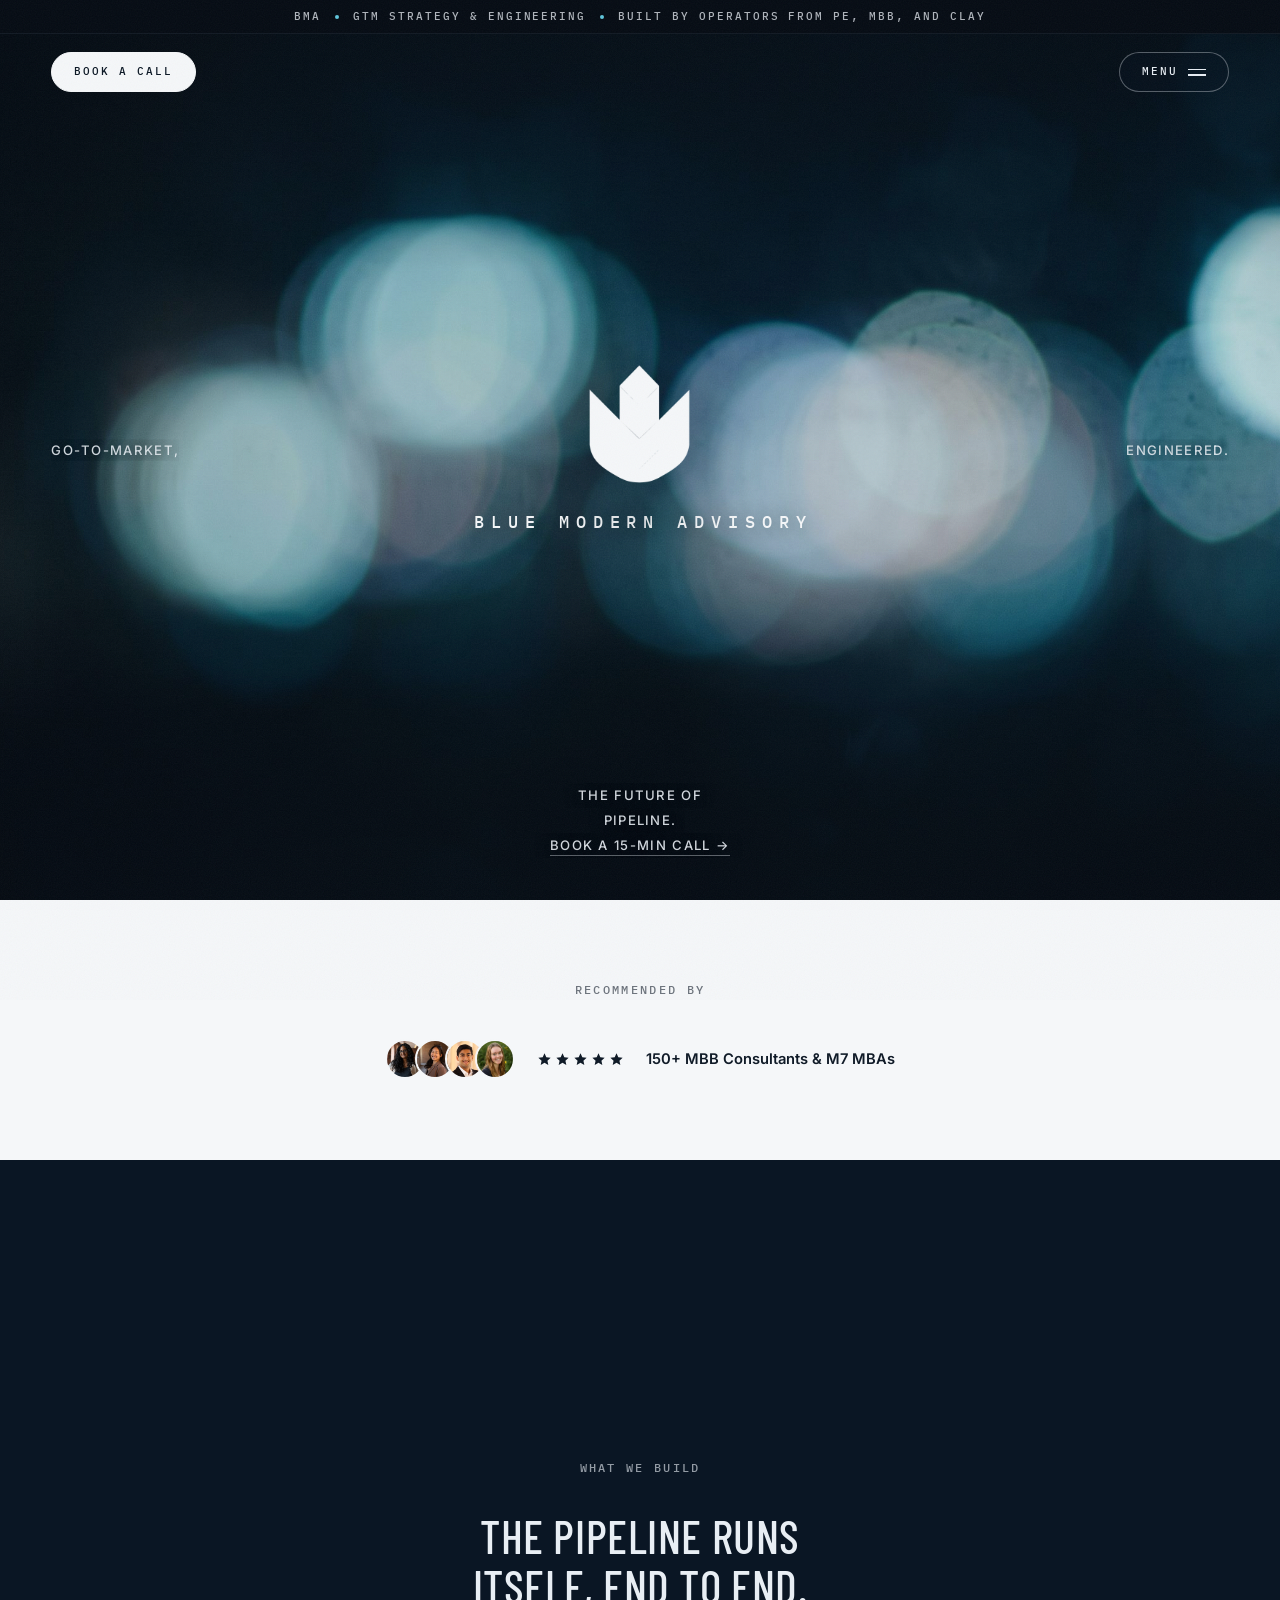
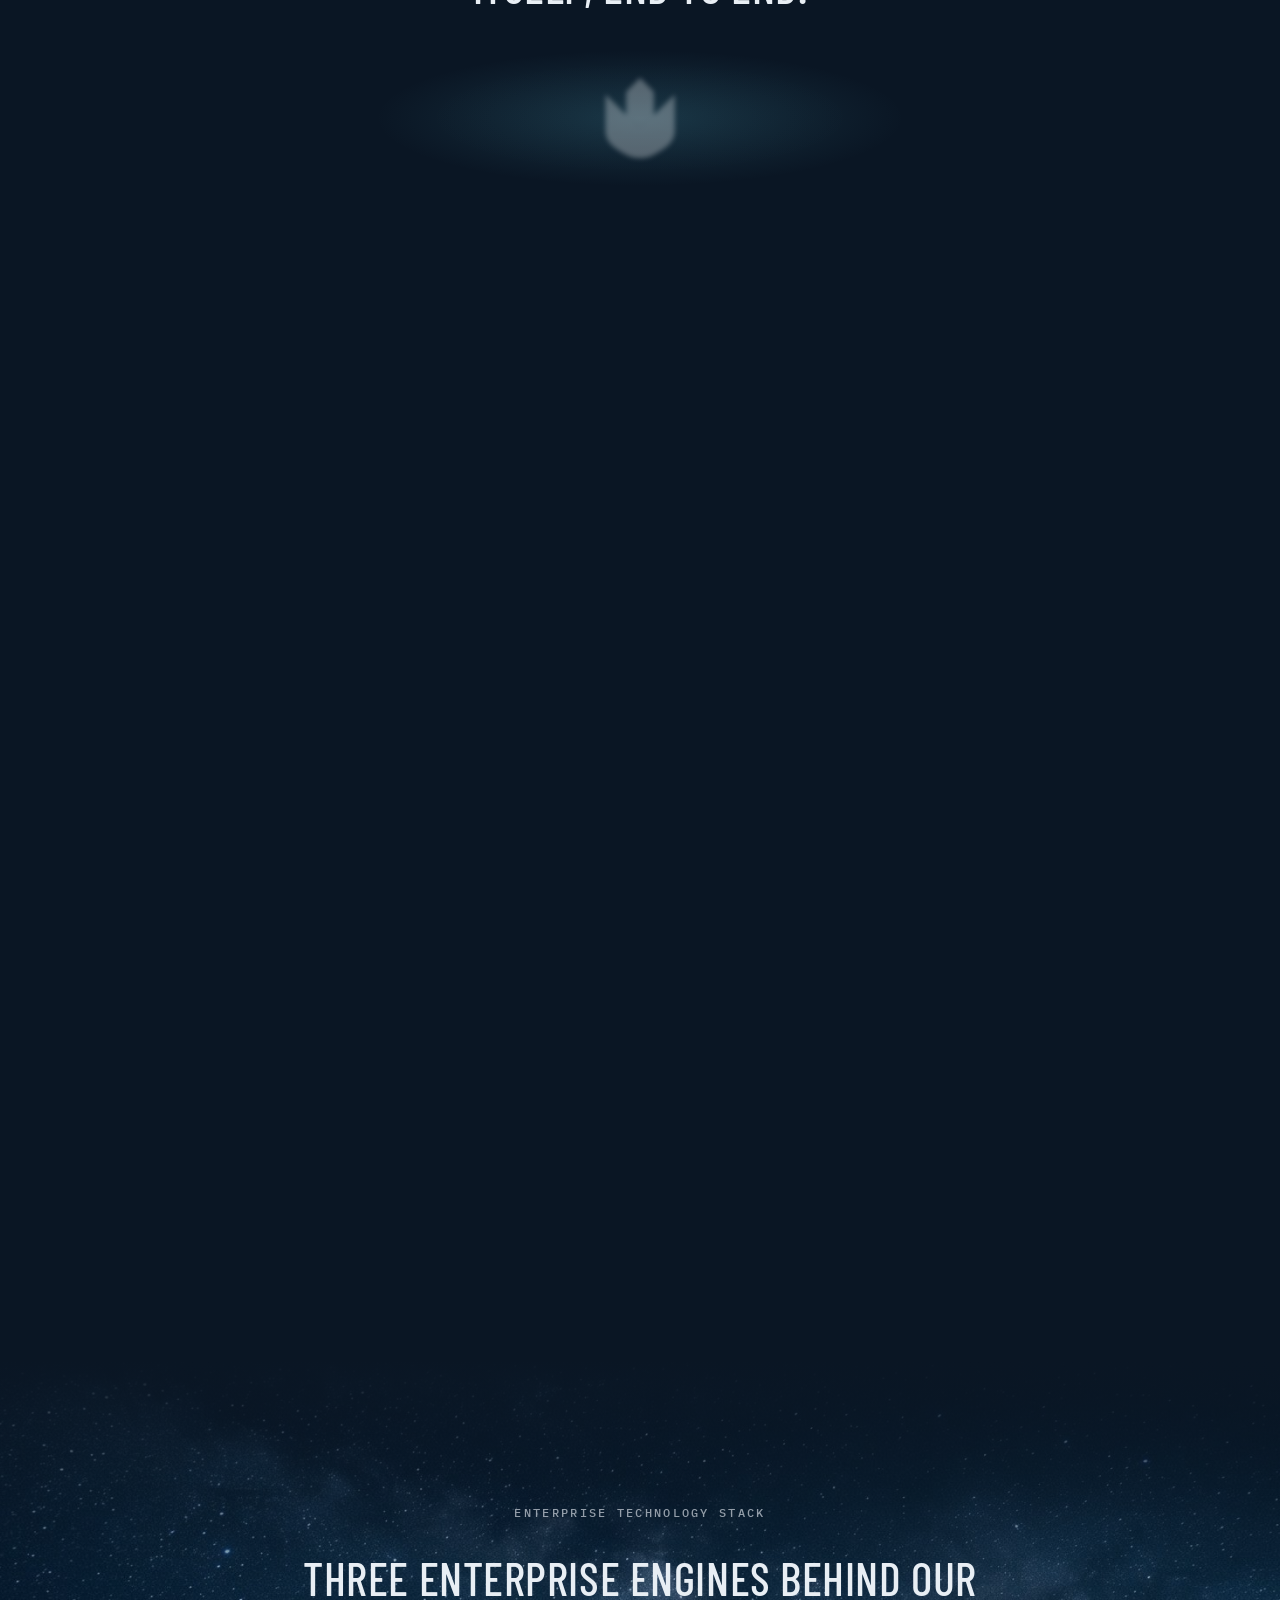
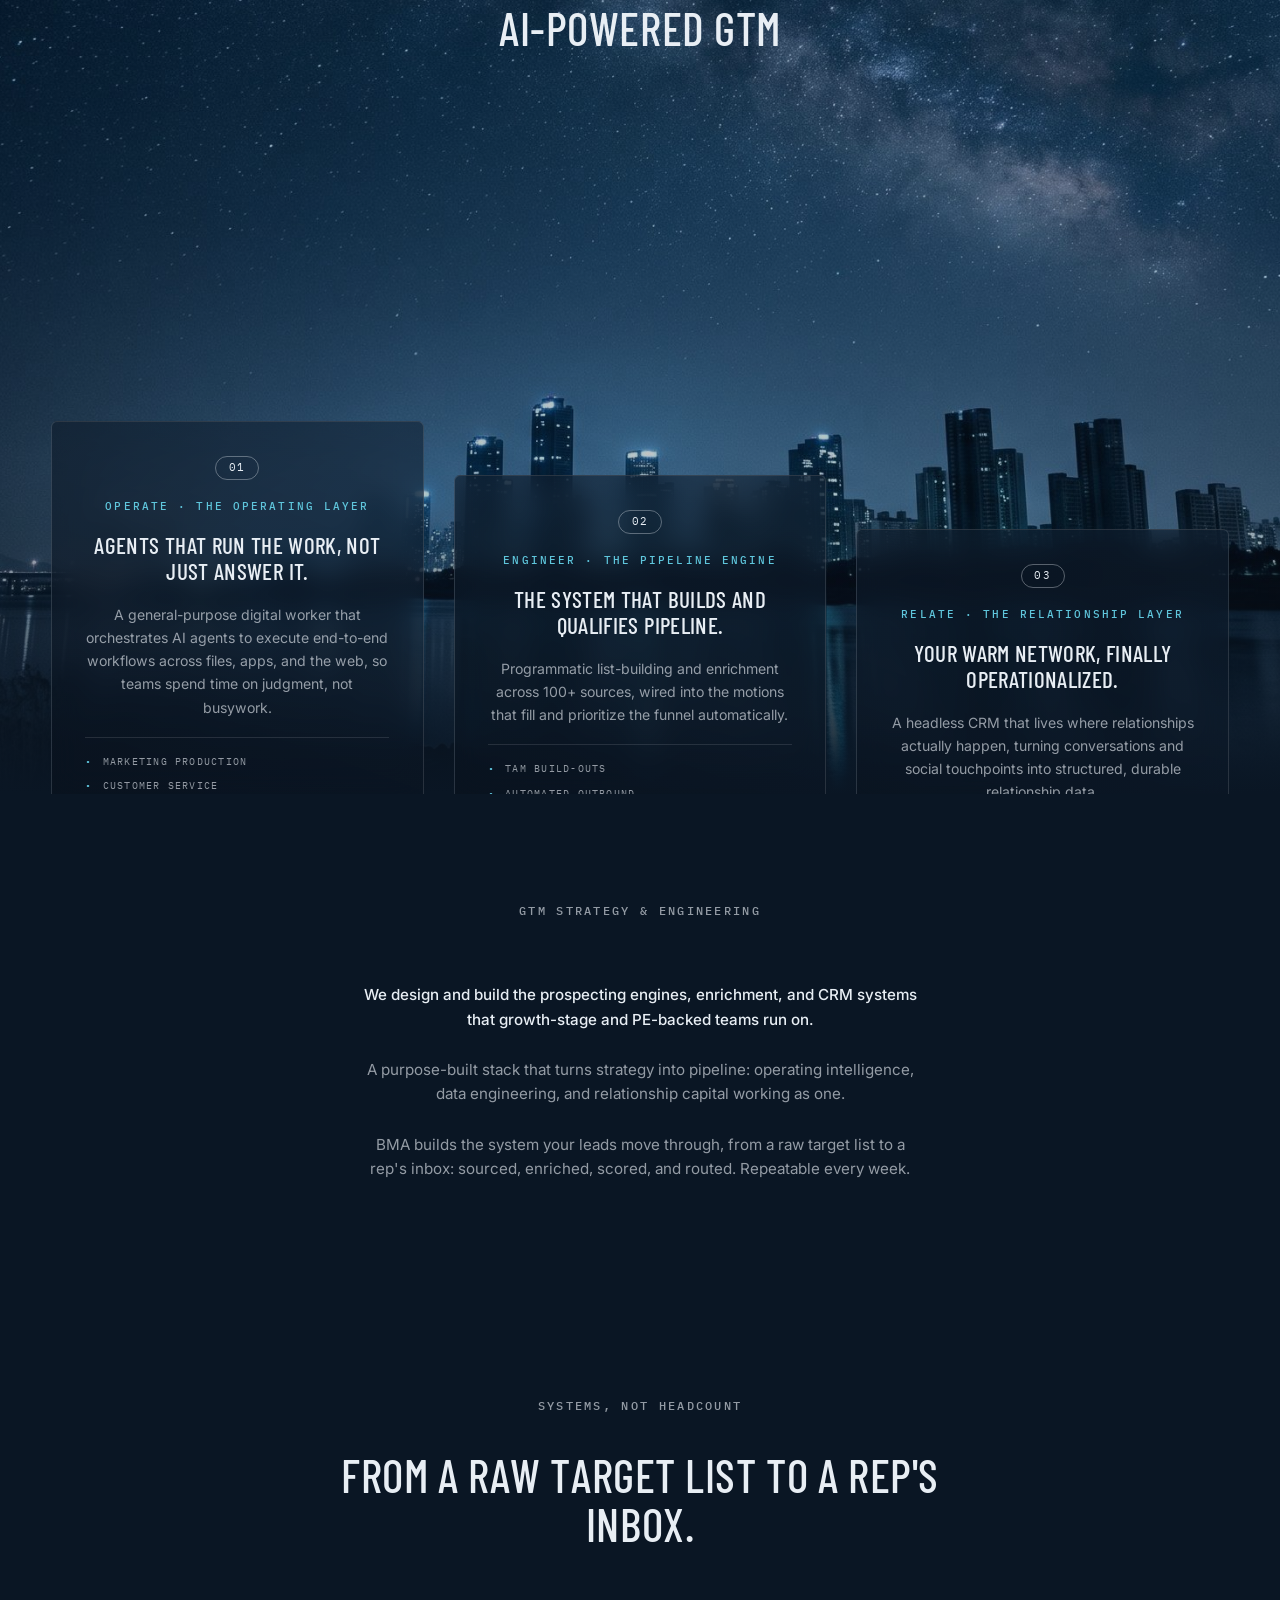
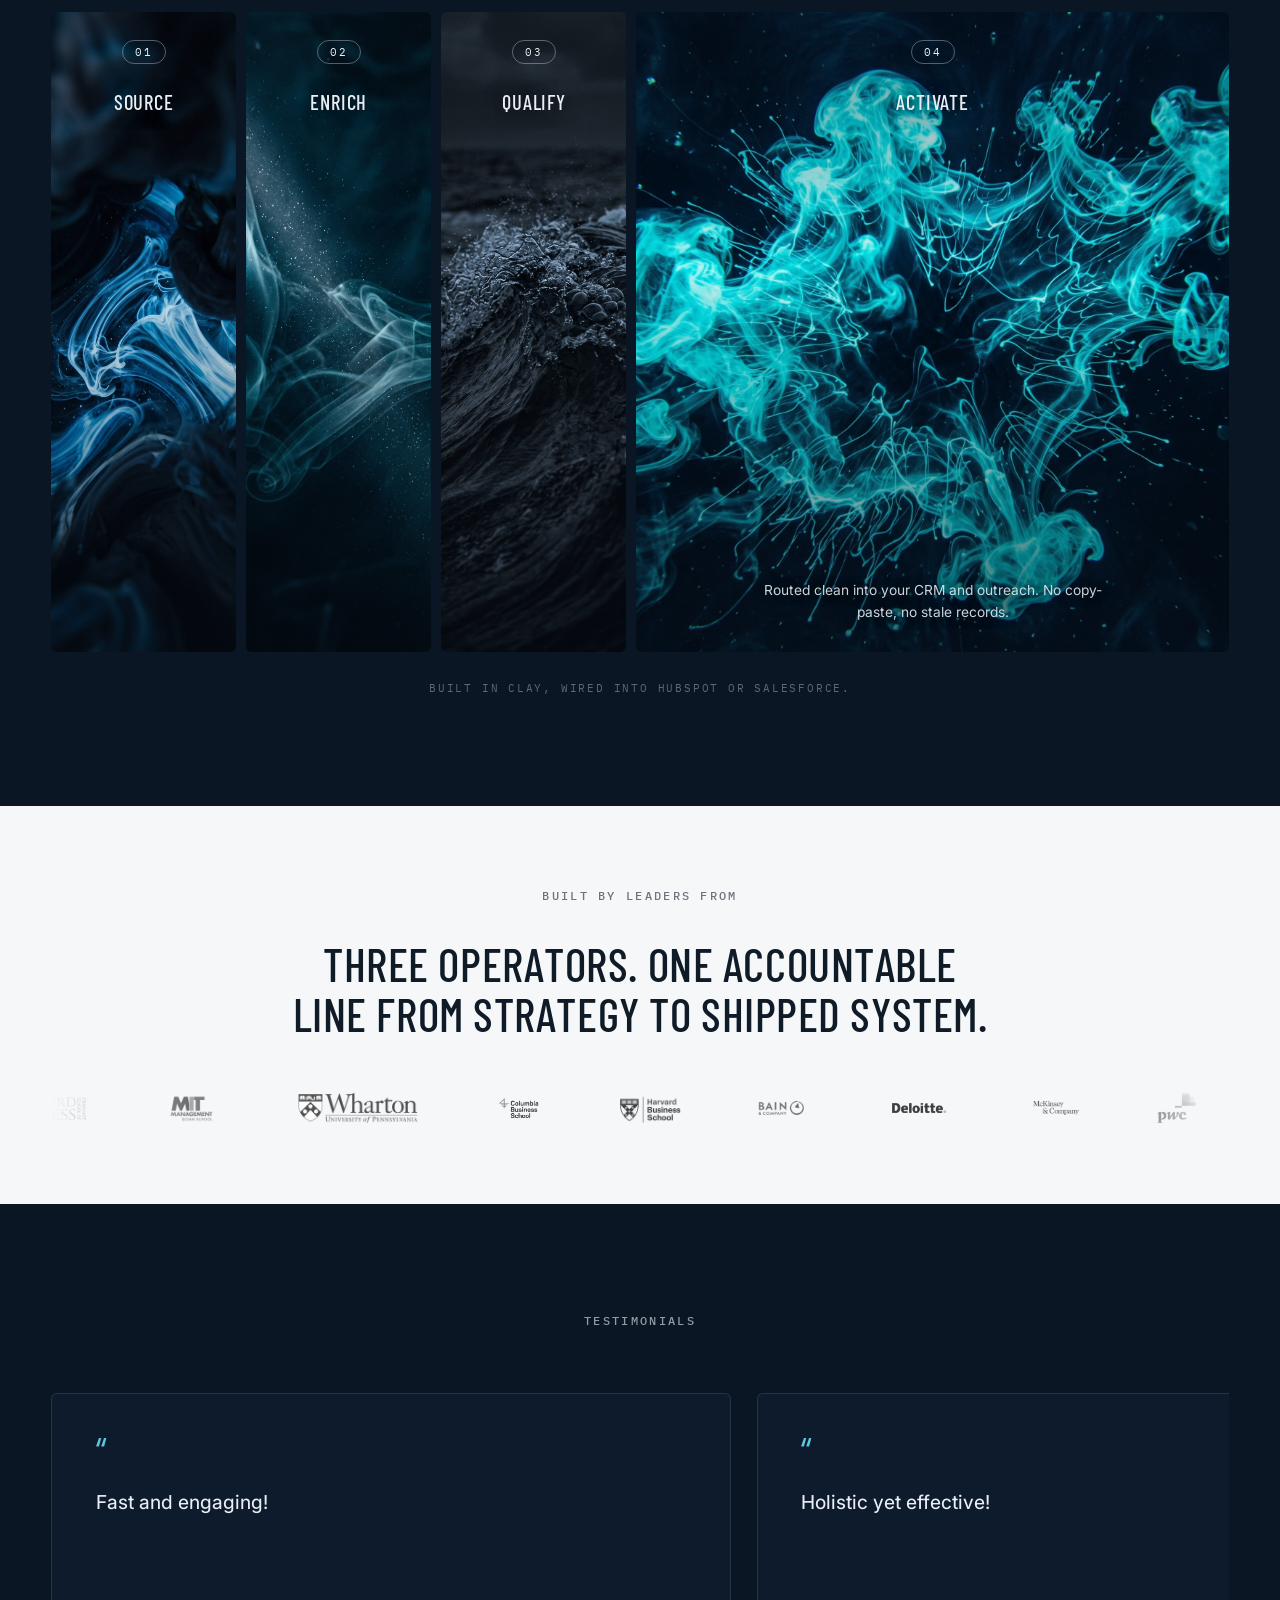
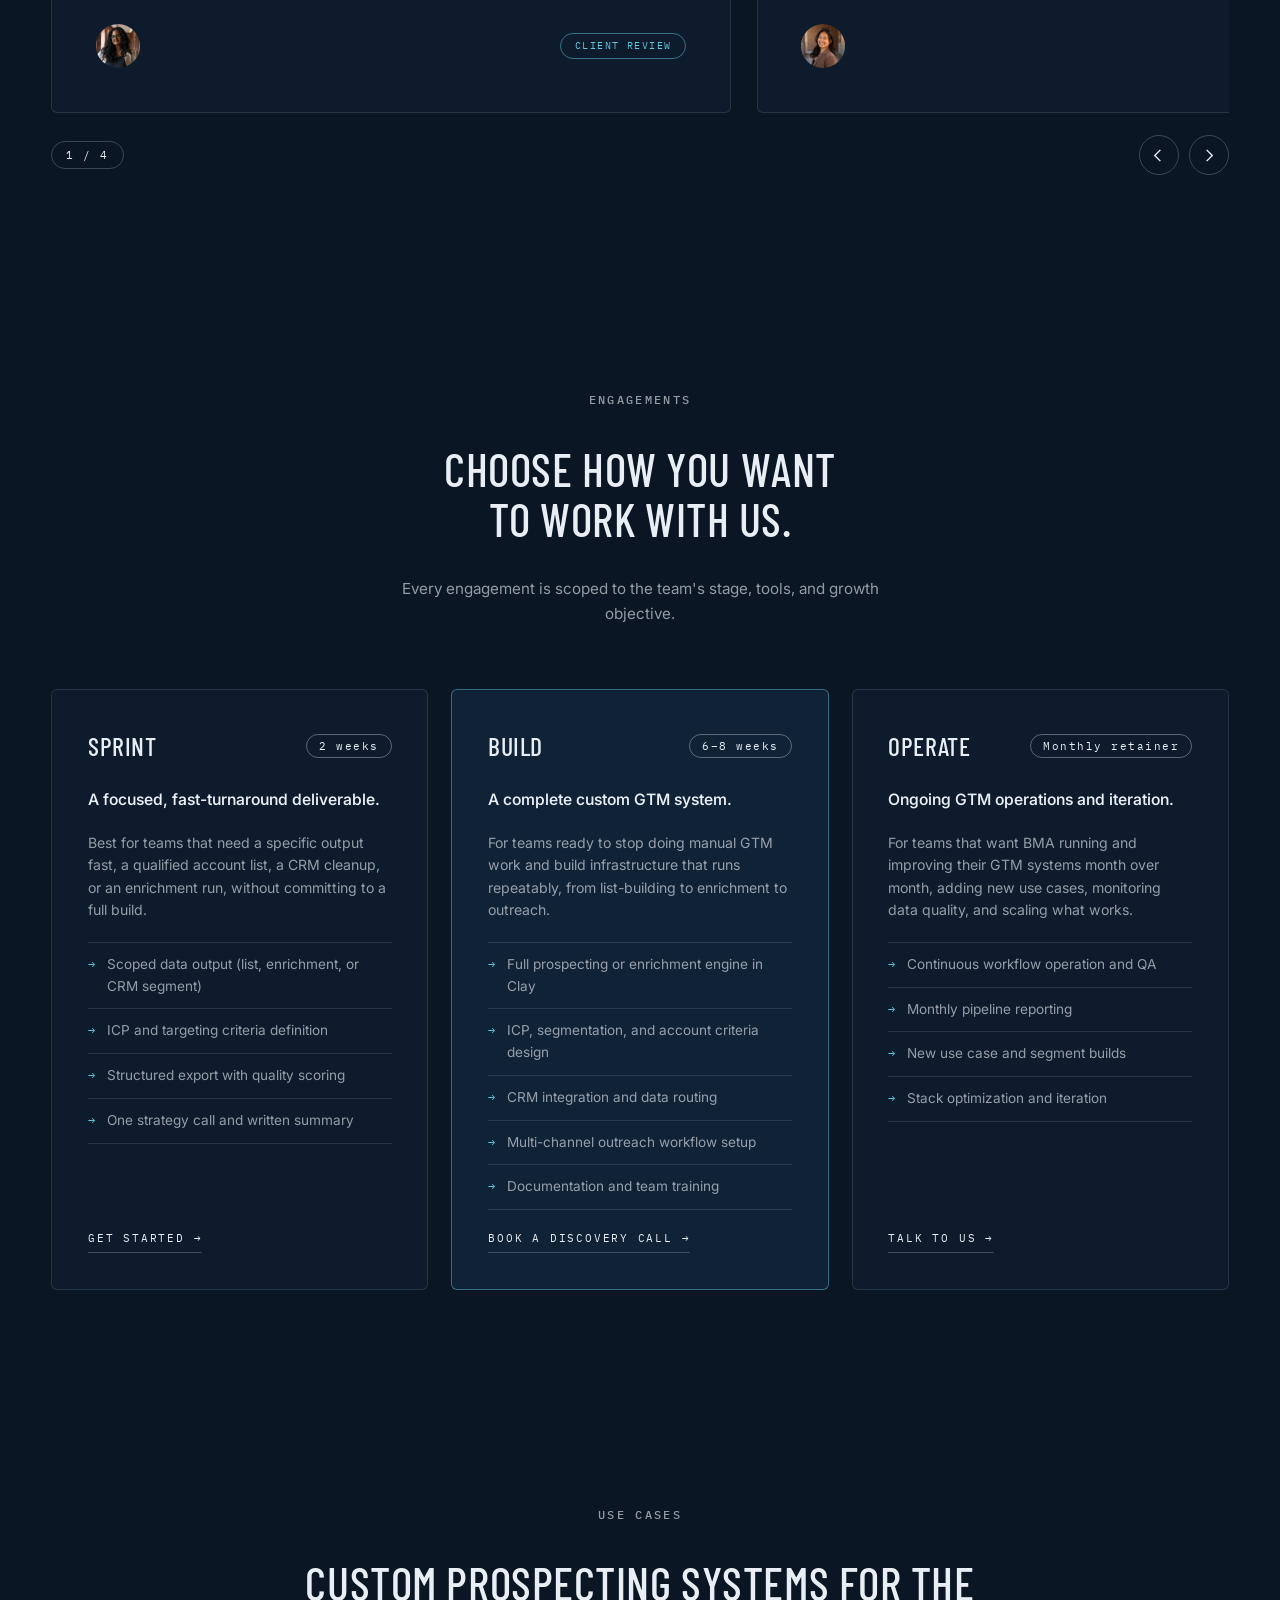
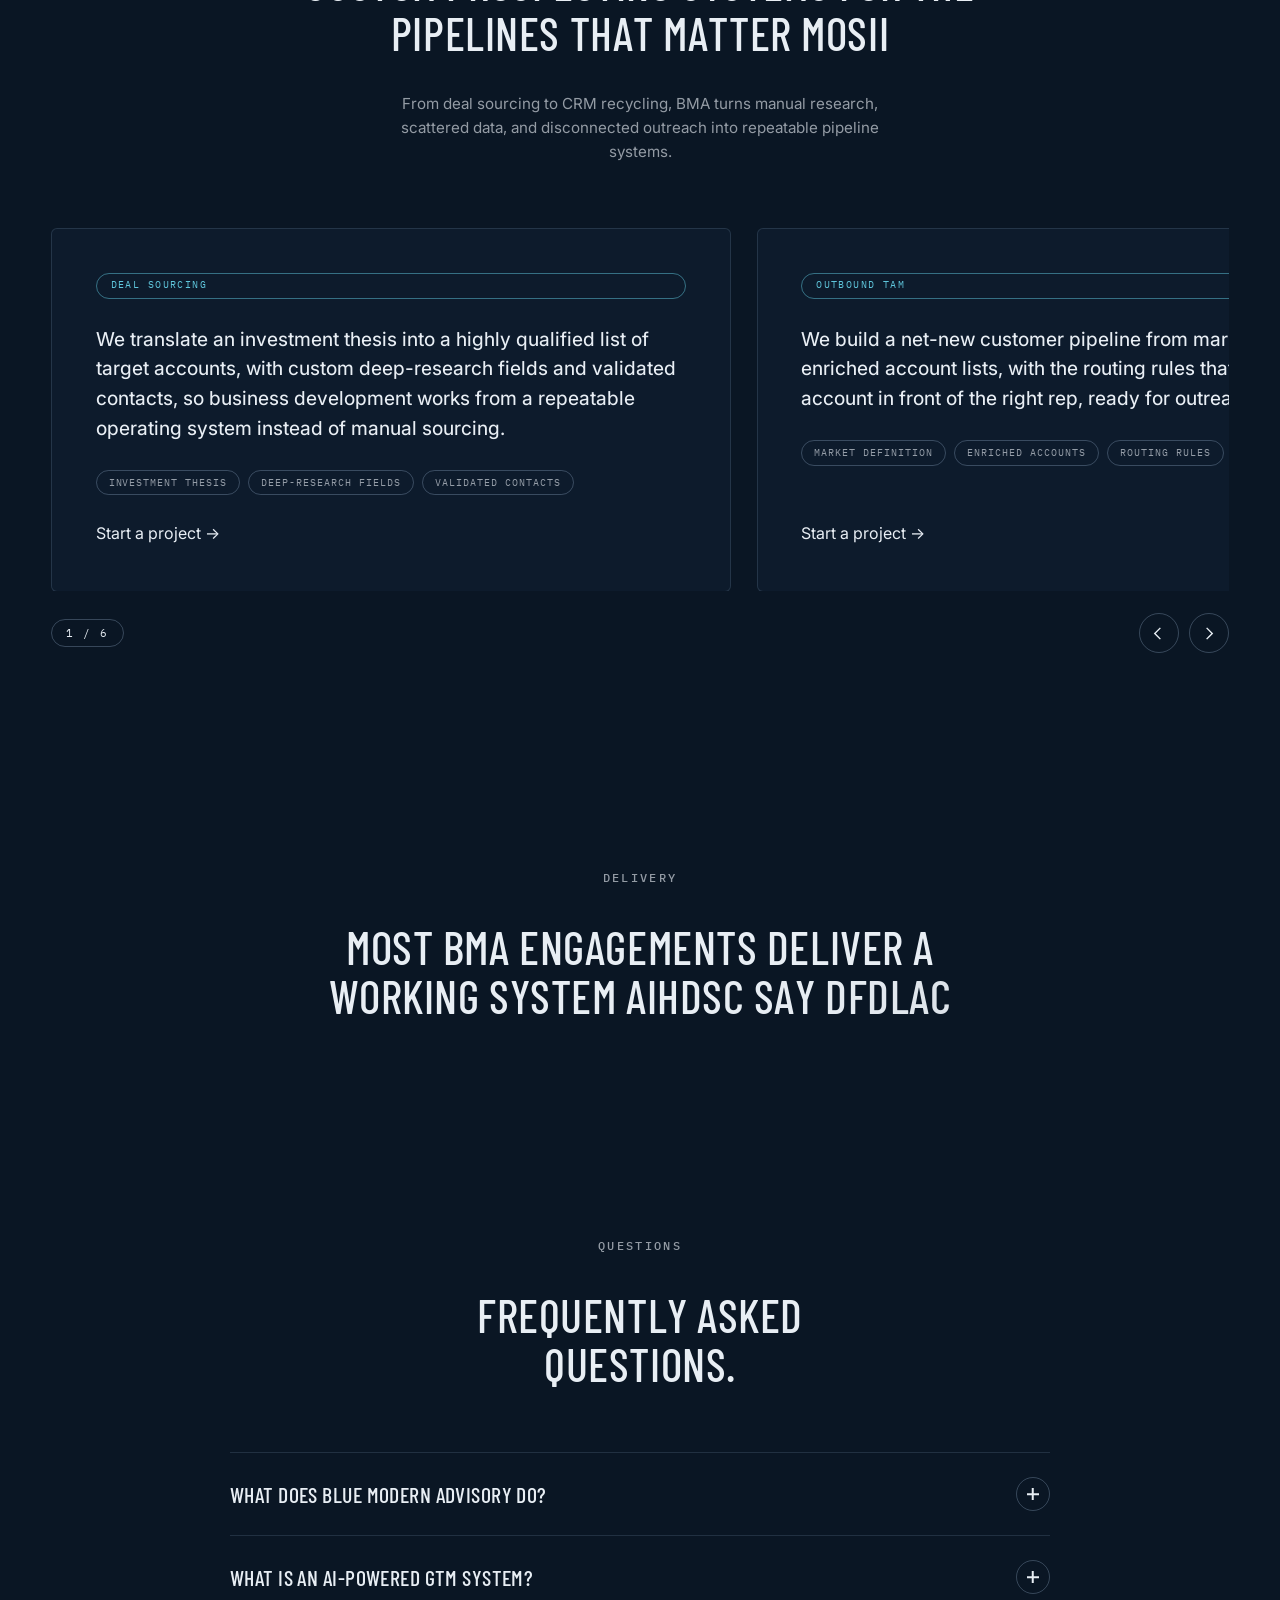
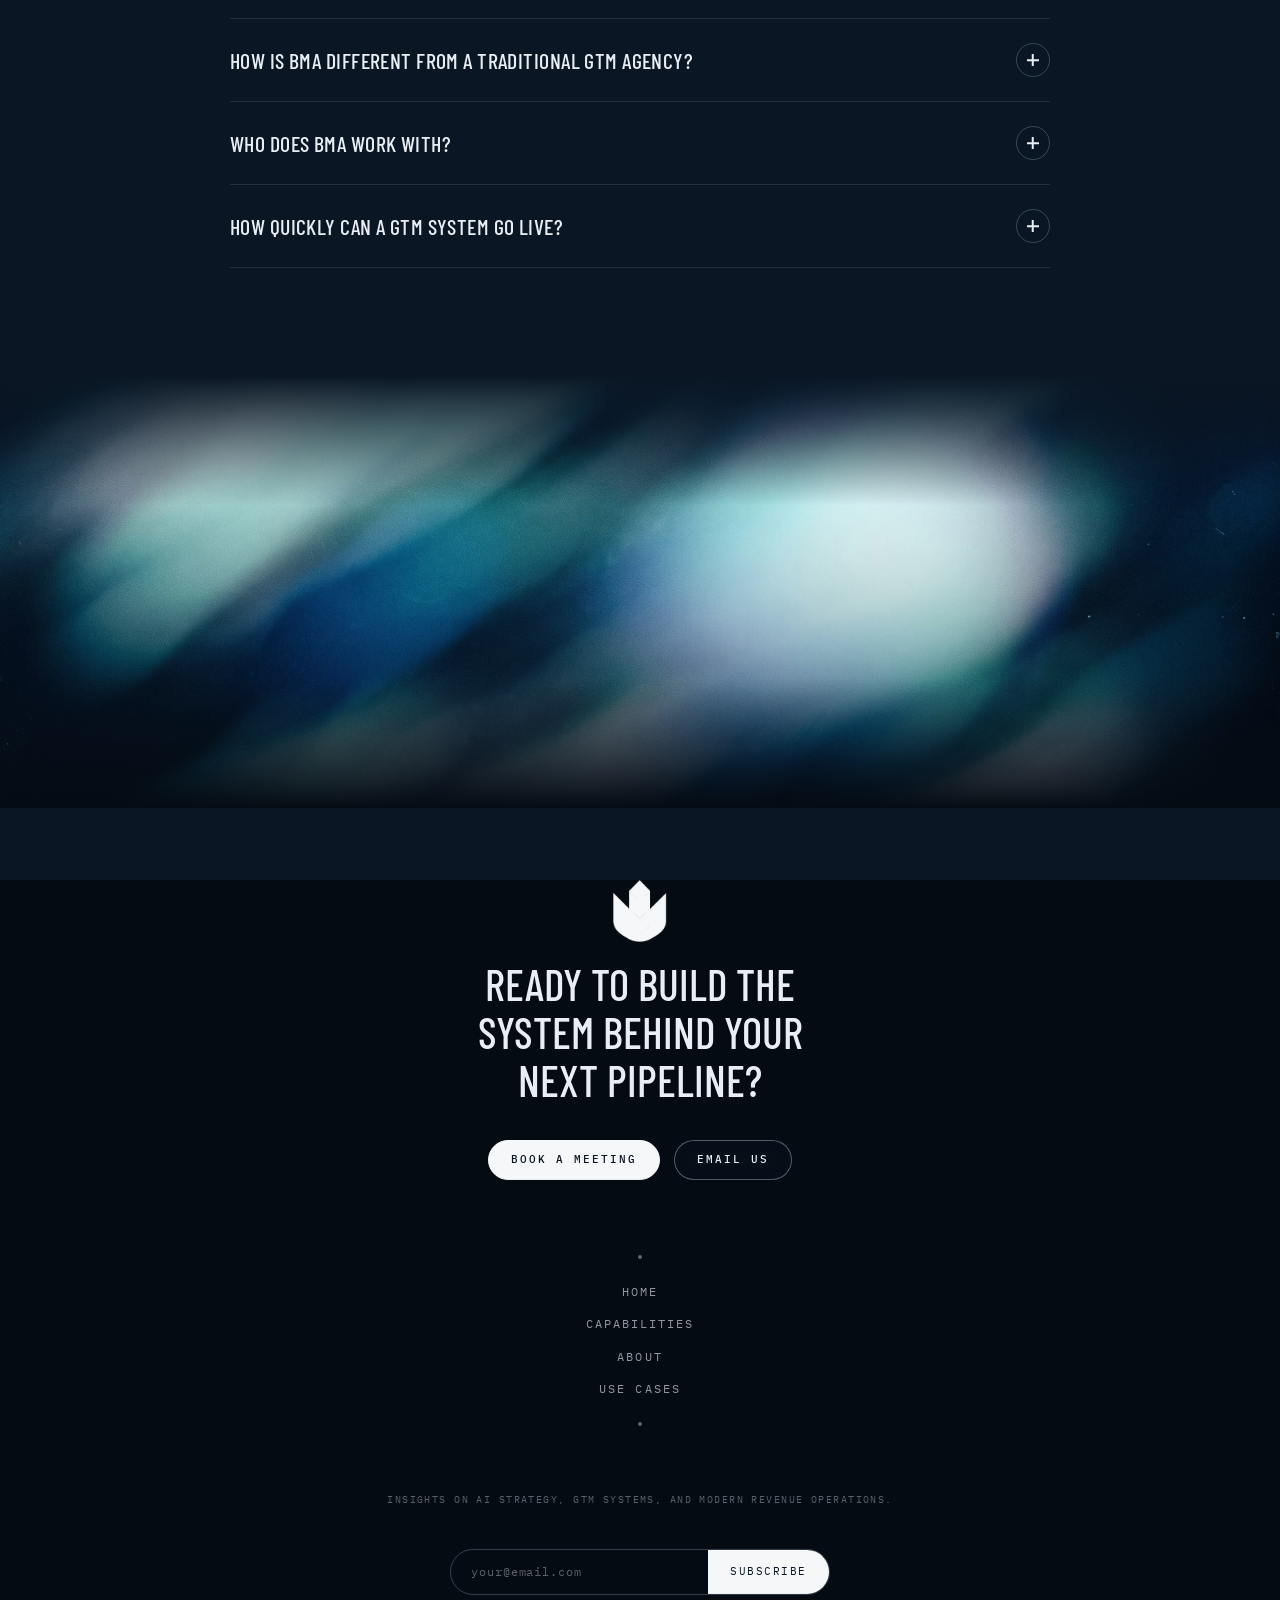
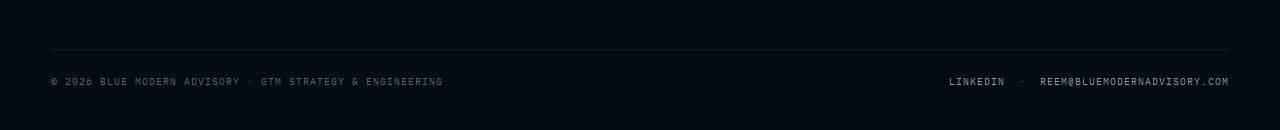
==== commit 7f58559c: "feat: pinned constellation glow build into sky-card rise for what-we-build transition" ====
--- a/index.html
+++ b/index.html
@@ -91,11 +91,12 @@
     </section>
 
     <!-- statement -->
-    <section class="section statement-scene">
+    <section class="section statement-scene statement-scene--pin">
       <span class="section-label" data-fade>What We Build</span>
       <h2 class="statement" style="margin-top: 34px;" data-reveal>The pipeline runs itself, end to end.</h2>
       <div class="constellation">
-        <img src="assets/logo-white.png" alt="" data-fade="0.2">
+        <div class="halo" aria-hidden="true"></div>
+        <img src="assets/logo-white.png" alt="">
       </div>
     </section>
 
@@ -108,7 +109,7 @@
         <span class="section-label" data-fade>Enterprise Technology Stack</span>
         <h2 class="statement statement--wide" data-reveal>Three enterprise engines behind our AI-powered GTM</h2>
       </div>
-      <div class="sky-cards" data-fade-group>
+      <div class="sky-cards">
         <article class="sky-card">
           <span class="chip">01</span>
           <p class="engine">Operate &middot; The Operating Layer</p>
--- a/css/main.css
+++ b/css/main.css
@@ -684,6 +684,26 @@
   text-align: center;
 }
 
+.statement-scene--pin {
+  min-height: 100svh;
+  display: flex;
+  flex-direction: column;
+  justify-content: center;
+  align-items: center;
+}
+
+.constellation .halo {
+  position: absolute;
+  inset: -80% -55%;
+  background: radial-gradient(
+    50% 50% at 50% 50%,
+    rgba(95, 198, 220, 0.3) 0%,
+    rgba(95, 198, 220, 0) 70%
+  );
+  opacity: 0.12;
+  pointer-events: none;
+}
+
 .constellation {
   position: relative;
   width: min(420px, 60vw);
